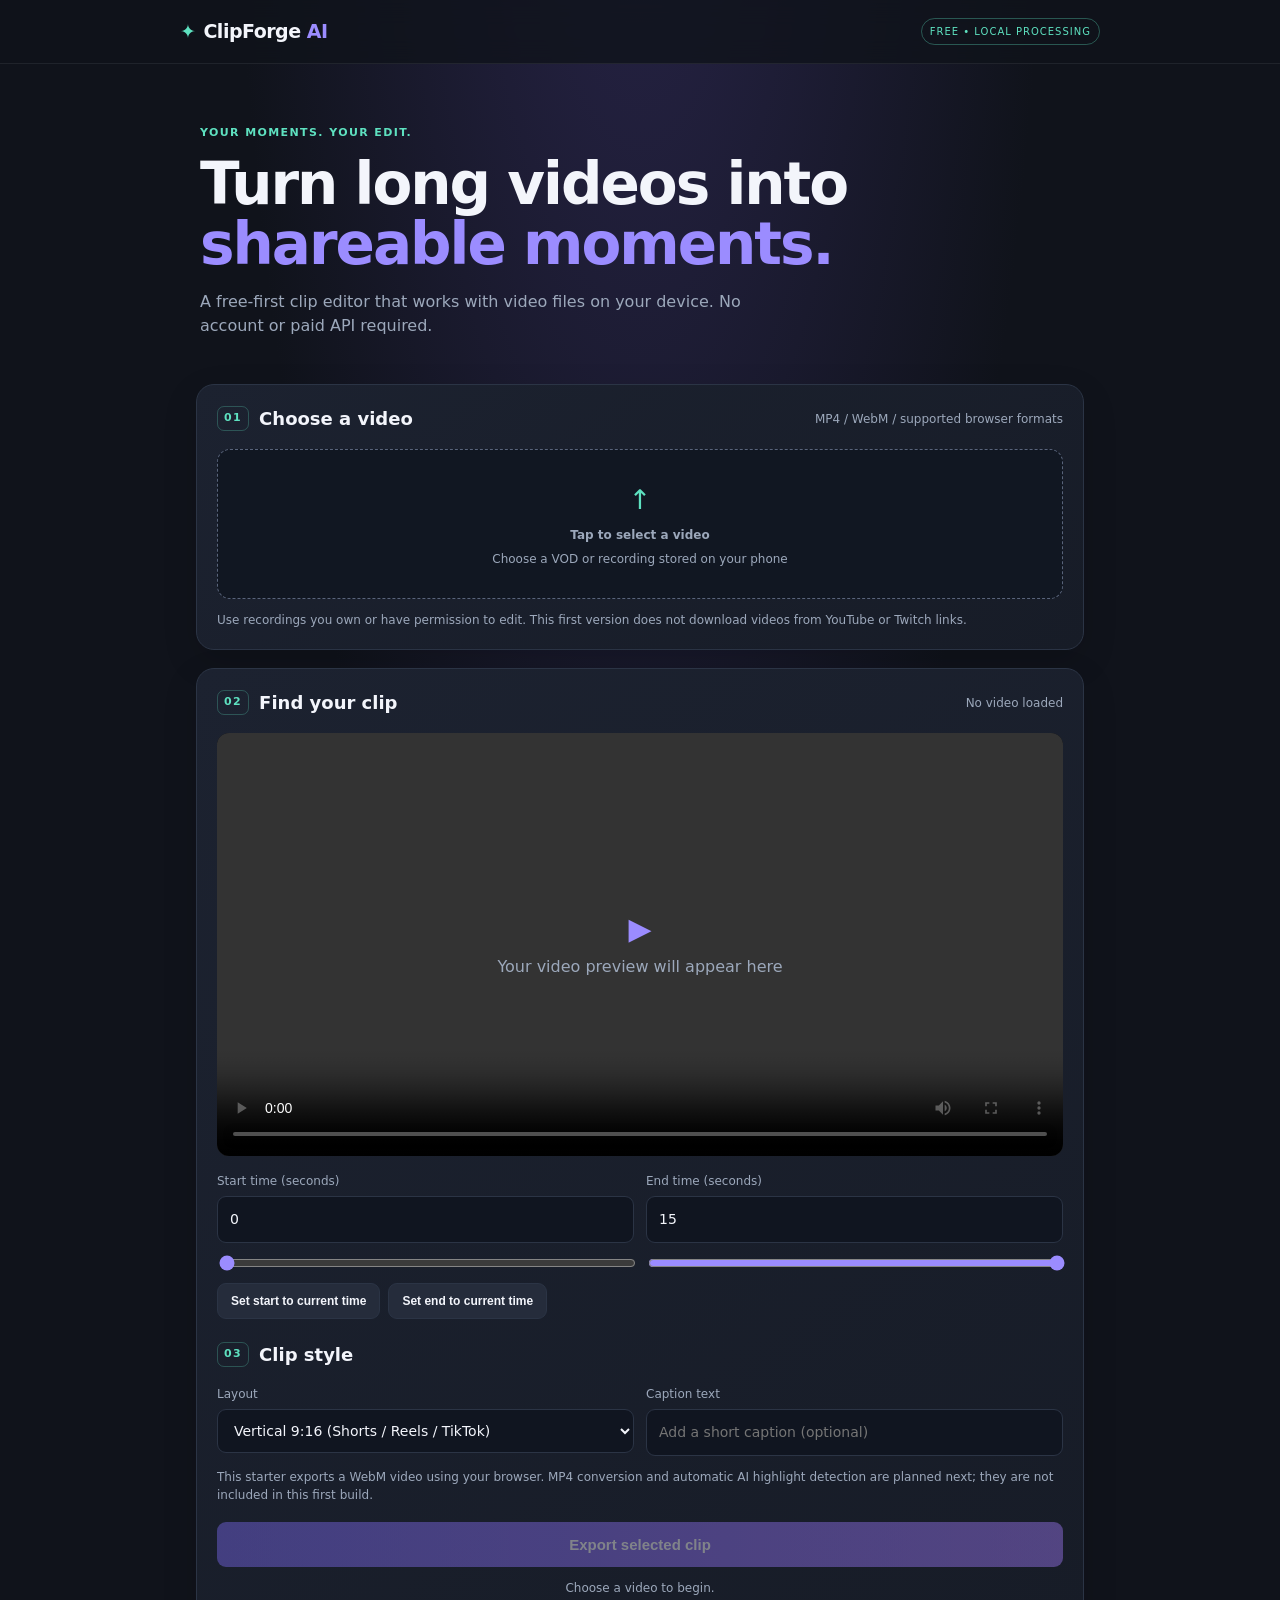
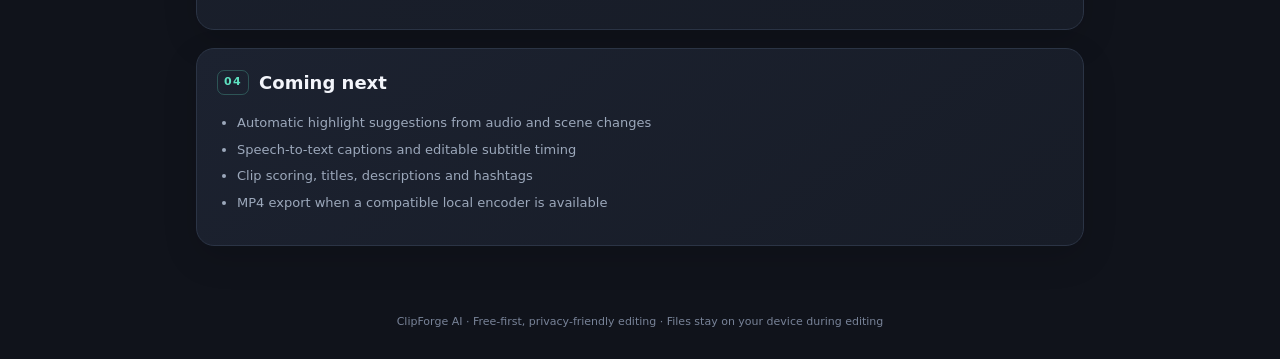
==== index.html @ a09b4324 "Add files via upload" ====
<!doctype html>
<html lang="en">
<head>
  <meta charset="utf-8">
  <meta name="viewport" content="width=device-width,initial-scale=1,viewport-fit=cover">
  <meta name="theme-color" content="#10131b">
  <title>ClipForge AI — Free VOD Clipper</title>
  <link rel="stylesheet" href="style.css">
</head>
<body>
  <header class="topbar">
    <div class="brand"><span class="logo">✦</span><span>ClipForge <b>AI</b></span></div>
    <span class="free-pill">FREE • LOCAL PROCESSING</span>
  </header>

  <main>
    <section class="hero">
      <p class="eyebrow">YOUR MOMENTS. YOUR EDIT.</p>
      <h1>Turn long videos into<br><span>shareable moments.</span></h1>
      <p class="sub">A free-first clip editor that works with video files on your device. No account or paid API required.</p>
    </section>

    <section class="panel">
      <div class="section-head"><div><span class="step">01</span><h2>Choose a video</h2></div><span class="muted">MP4 / WebM / supported browser formats</span></div>
      <label class="dropzone" for="videoFile" id="dropzone">
        <span class="upload-icon">↑</span>
        <strong>Tap to select a video</strong>
        <span class="muted">Choose a VOD or recording stored on your phone</span>
        <input id="videoFile" type="file" accept="video/*">
      </label>
      <p class="notice">Use recordings you own or have permission to edit. This first version does not download videos from YouTube or Twitch links.</p>
    </section>

    <section class="panel" id="editorPanel">
      <div class="section-head"><div><span class="step">02</span><h2>Find your clip</h2></div><span class="muted" id="videoMeta">No video loaded</span></div>
      <div class="preview-wrap">
        <video id="preview" controls playsinline></video>
        <div class="empty-preview" id="emptyPreview"><span>▶</span><p>Your video preview will appear here</p></div>
      </div>
      <div class="time-grid">
        <label>Start time (seconds)<input id="startTime" type="number" min="0" step="0.1" value="0"></label>
        <label>End time (seconds)<input id="endTime" type="number" min="0" step="0.1" value="15"></label>
      </div>
      <div class="range-row"><input id="startRange" type="range" min="0" max="15" step="0.1" value="0"><input id="endRange" type="range" min="0" max="15" step="0.1" value="15"></div>
      <div class="quick-actions">
        <button class="secondary" id="setStart">Set start to current time</button>
        <button class="secondary" id="setEnd">Set end to current time</button>
      </div>
      <div class="section-head subhead"><div><span class="step">03</span><h2>Clip style</h2></div></div>
      <div class="options-grid">
        <label>Layout<select id="layout"><option value="portrait">Vertical 9:16 (Shorts / Reels / TikTok)</option><option value="original">Keep original shape</option></select></label>
        <label>Caption text<input id="caption" type="text" maxlength="120" placeholder="Add a short caption (optional)"></label>
      </div>
      <p class="notice">This starter exports a WebM video using your browser. MP4 conversion and automatic AI highlight detection are planned next; they are not included in this first build.</p>
      <button class="primary" id="exportBtn" disabled>Export selected clip</button>
      <p id="status" class="status" aria-live="polite">Choose a video to begin.</p>
      <a id="downloadLink" class="download hidden" download="clipforge-clip.webm">Download your clip</a>
    </section>

    <section class="panel roadmap">
      <div class="section-head"><div><span class="step">04</span><h2>Coming next</h2></div></div>
      <ul>
        <li>Automatic highlight suggestions from audio and scene changes</li>
        <li>Speech-to-text captions and editable subtitle timing</li>
        <li>Clip scoring, titles, descriptions and hashtags</li>
        <li>MP4 export when a compatible local encoder is available</li>
      </ul>
    </section>
  </main>
  <footer>ClipForge AI · Free-first, privacy-friendly editing · Files stay on your device during editing</footer>
  <script src="app.js"></script>
</body>
</html>
---- style.css ----
*{box-sizing:border-box} :root{color-scheme:dark;--bg:#10131b;--panel:#191e2a;--line:#2b3445;--text:#f3f5fb;--muted:#9ca8bb;--accent:#9b8cff;--accent2:#5ee1c0}body{margin:0;background:radial-gradient(ellipse at 50% -15%,#282449 0,transparent 45%),var(--bg);color:var(--text);font:16px/1.5 system-ui,-apple-system,Segoe UI,sans-serif}.topbar{height:64px;padding:0 max(18px,calc((100% - 920px)/2));display:flex;align-items:center;justify-content:space-between;border-bottom:1px solid #ffffff12;background:#10131bcc;position:sticky;top:0;z-index:3;backdrop-filter:blur(12px)}.brand{font-size:19px;font-weight:750;letter-spacing:-.5px}.brand b{color:var(--accent)}.logo{color:var(--accent2);margin-right:8px}.free-pill{font-size:10px;letter-spacing:1px;color:var(--accent2);border:1px solid #5ee1c055;padding:5px 8px;border-radius:99px}main{max-width:920px;margin:auto;padding:28px 16px 50px}.hero{padding:22px 4px 30px}.eyebrow,.step{color:var(--accent2);font-size:11px;font-weight:800;letter-spacing:1.4px}.hero h1{font-size:clamp(34px,8vw,58px);line-height:1.04;letter-spacing:-2px;margin:12px 0}.hero h1 span{color:var(--accent)}.sub{color:var(--muted);max-width:560px}.panel{background:linear-gradient(145deg,#1c2230,#171c27);border:1px solid var(--line);border-radius:18px;padding:20px;margin:0 0 18px;box-shadow:0 12px 35px #0002}.section-head{display:flex;align-items:center;justify-content:space-between;gap:12px;margin-bottom:17px}.section-head>div{display:flex;align-items:center;gap:10px}.section-head h2{font-size:18px;margin:0}.step{border:1px solid #5ee1c044;border-radius:7px;padding:3px 6px}.muted{color:var(--muted);font-size:12px}.dropzone{min-height:150px;border:1.5px dashed #59647b;border-radius:13px;display:flex;align-items:center;justify-content:center;flex-direction:column;gap:6px;text-align:center;padding:18px;cursor:pointer;background:#111722}.dropzone:active{border-color:var(--accent)}.upload-icon{font-size:27px;color:var(--accent2)}input[type=file]{display:none}.notice{font-size:12px;color:var(--muted);margin:12px 0 0}.preview-wrap{position:relative;background:#090b10;border-radius:12px;overflow:hidden;min-height:180px;display:grid;place-items:center}video{width:100%;max-height:440px;display:block;background:#090b10}.empty-preview{position:absolute;text-align:center;color:var(--muted);pointer-events:none}.empty-preview span{font-size:30px;color:var(--accent)}.empty-preview p{margin:4px}.time-grid,.options-grid{display:grid;grid-template-columns:1fr 1fr;gap:12px;margin-top:16px}label{font-size:12px;color:var(--muted)}input[type=number],input[type=text],select{display:block;width:100%;margin-top:6px;padding:12px;border:1px solid var(--line);border-radius:9px;background:#101520;color:var(--text);font:inherit;font-size:14px;min-width:0}input[type=range]{width:100%;accent-color:var(--accent)}.range-row{display:grid;grid-template-columns:1fr 1fr;gap:12px;margin-top:10px}.quick-actions{display:flex;gap:8px;flex-wrap:wrap;margin:10px 0 22px}.secondary,.primary,.download{border:1px solid var(--line);border-radius:9px;padding:10px 13px;background:#252c3b;color:var(--text);font-weight:650;font-size:12px;cursor:pointer;text-decoration:none}.secondary:active,.primary:active{transform:scale(.98)}.subhead{margin-top:8px}.primary{width:100%;padding:14px;margin-top:18px;background:linear-gradient(90deg,#7666e8,#9a75ef);border:0;color:white;font-size:15px}.primary:disabled{opacity:.45;cursor:not-allowed}.status{font-size:12px;color:var(--muted);text-align:center}.download{display:block;text-align:center;background:#174c42;border-color:#267a69;color:#a5ffe8}.hidden{display:none!important}.roadmap ul{padding-left:20px;color:var(--muted);font-size:13px}.roadmap li{margin:7px 0}footer{text-align:center;color:#788398;font-size:11px;padding:0 18px 28px}@media(max-width:560px){.panel{padding:15px;border-radius:14px}.section-head{align-items:flex-start;flex-direction:column}.time-grid,.options-grid{grid-template-columns:1fr}.hero{padding-top:14px}.hero h1{letter-spacing:-1.4px}.free-pill{font-size:9px}.quick-actions button{flex:1}.preview-wrap{min-height:160px}}
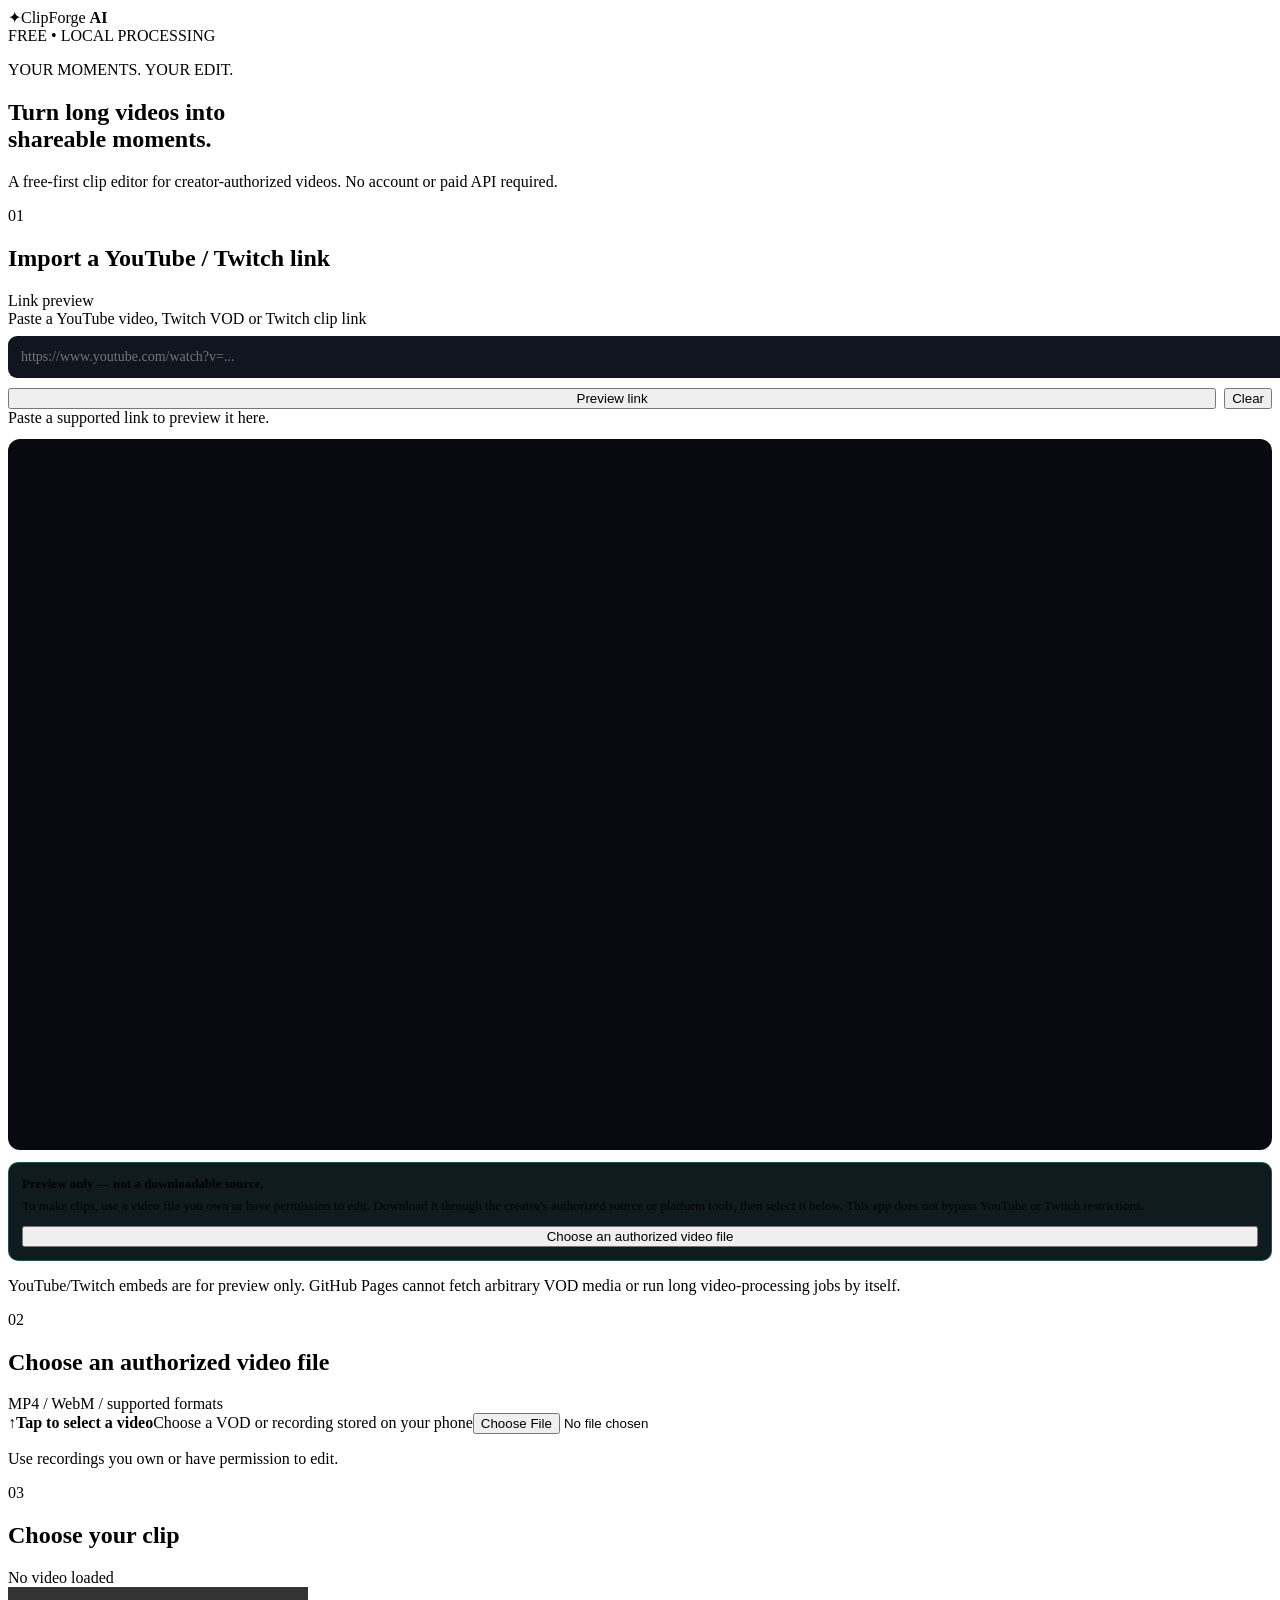
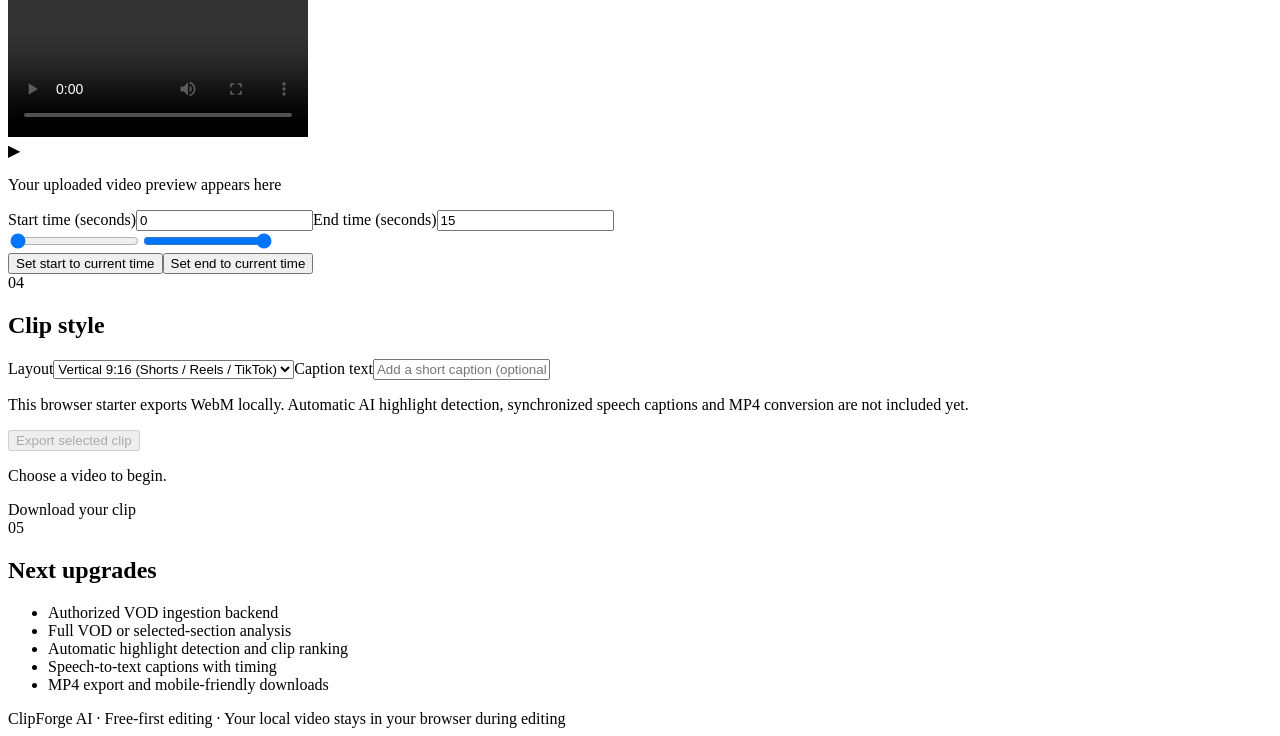
==== commit ea5f7e1e: "Add files via upload" ====
--- a/index.html
+++ b/index.html
@@ -1,73 +1,33 @@
 <!doctype html>
 <html lang="en">
 <head>
-  <meta charset="utf-8">
-  <meta name="viewport" content="width=device-width,initial-scale=1,viewport-fit=cover">
-  <meta name="theme-color" content="#10131b">
-  <title>ClipForge AI — Free VOD Clipper</title>
-  <link rel="stylesheet" href="style.css">
+  <meta charset="utf-8"><meta name="viewport" content="width=device-width,initial-scale=1,viewport-fit=cover"><meta name="theme-color" content="#10131b">
+  <title>ClipForge AI — Free VOD Clipper</title><link rel="stylesheet" href="style.css">
 </head>
 <body>
-  <header class="topbar">
-    <div class="brand"><span class="logo">✦</span><span>ClipForge <b>AI</b></span></div>
-    <span class="free-pill">FREE • LOCAL PROCESSING</span>
-  </header>
-
-  <main>
-    <section class="hero">
-      <p class="eyebrow">YOUR MOMENTS. YOUR EDIT.</p>
-      <h1>Turn long videos into<br><span>shareable moments.</span></h1>
-      <p class="sub">A free-first clip editor that works with video files on your device. No account or paid API required.</p>
-    </section>
-
-    <section class="panel">
-      <div class="section-head"><div><span class="step">01</span><h2>Choose a video</h2></div><span class="muted">MP4 / WebM / supported browser formats</span></div>
-      <label class="dropzone" for="videoFile" id="dropzone">
-        <span class="upload-icon">↑</span>
-        <strong>Tap to select a video</strong>
-        <span class="muted">Choose a VOD or recording stored on your phone</span>
-        <input id="videoFile" type="file" accept="video/*">
-      </label>
-      <p class="notice">Use recordings you own or have permission to edit. This first version does not download videos from YouTube or Twitch links.</p>
-    </section>
-
-    <section class="panel" id="editorPanel">
-      <div class="section-head"><div><span class="step">02</span><h2>Find your clip</h2></div><span class="muted" id="videoMeta">No video loaded</span></div>
-      <div class="preview-wrap">
-        <video id="preview" controls playsinline></video>
-        <div class="empty-preview" id="emptyPreview"><span>▶</span><p>Your video preview will appear here</p></div>
-      </div>
-      <div class="time-grid">
-        <label>Start time (seconds)<input id="startTime" type="number" min="0" step="0.1" value="0"></label>
-        <label>End time (seconds)<input id="endTime" type="number" min="0" step="0.1" value="15"></label>
-      </div>
-      <div class="range-row"><input id="startRange" type="range" min="0" max="15" step="0.1" value="0"><input id="endRange" type="range" min="0" max="15" step="0.1" value="15"></div>
-      <div class="quick-actions">
-        <button class="secondary" id="setStart">Set start to current time</button>
-        <button class="secondary" id="setEnd">Set end to current time</button>
-      </div>
-      <div class="section-head subhead"><div><span class="step">03</span><h2>Clip style</h2></div></div>
-      <div class="options-grid">
-        <label>Layout<select id="layout"><option value="portrait">Vertical 9:16 (Shorts / Reels / TikTok)</option><option value="original">Keep original shape</option></select></label>
-        <label>Caption text<input id="caption" type="text" maxlength="120" placeholder="Add a short caption (optional)"></label>
-      </div>
-      <p class="notice">This starter exports a WebM video using your browser. MP4 conversion and automatic AI highlight detection are planned next; they are not included in this first build.</p>
-      <button class="primary" id="exportBtn" disabled>Export selected clip</button>
-      <p id="status" class="status" aria-live="polite">Choose a video to begin.</p>
-      <a id="downloadLink" class="download hidden" download="clipforge-clip.webm">Download your clip</a>
-    </section>
-
-    <section class="panel roadmap">
-      <div class="section-head"><div><span class="step">04</span><h2>Coming next</h2></div></div>
-      <ul>
-        <li>Automatic highlight suggestions from audio and scene changes</li>
-        <li>Speech-to-text captions and editable subtitle timing</li>
-        <li>Clip scoring, titles, descriptions and hashtags</li>
-        <li>MP4 export when a compatible local encoder is available</li>
-      </ul>
-    </section>
-  </main>
-  <footer>ClipForge AI · Free-first, privacy-friendly editing · Files stay on your device during editing</footer>
-  <script src="app.js"></script>
-</body>
-</html>
+<header class="topbar"><div class="brand"><span class="logo">✦</span><span>ClipForge <b>AI</b></span></div><span class="free-pill">FREE • LOCAL PROCESSING</span></header>
+<main>
+<section class="hero"><p class="eyebrow">YOUR MOMENTS. YOUR EDIT.</p><h1>Turn long videos into<br><span>shareable moments.</span></h1><p class="sub">A free-first clip editor for creator-authorized videos. No account or paid API required.</p></section>
+<section class="panel" id="linkImportPanel">
+ <div class="section-head"><div><span class="step">01</span><h2>Import a YouTube / Twitch link</h2></div><span class="muted">Link preview</span></div>
+ <label for="videoUrl">Paste a YouTube video, Twitch VOD or Twitch clip link</label>
+ <input id="videoUrl" type="url" inputmode="url" placeholder="https://www.youtube.com/watch?v=...">
+ <div class="import-actions"><button class="primary" id="previewLinkBtn" type="button">Preview link</button><button class="secondary" id="clearLinkBtn" type="button">Clear</button></div>
+ <div id="linkStatus" class="status" aria-live="polite">Paste a supported link to preview it here.</div>
+ <div id="embedWrap" class="embed-wrap hidden"><iframe id="videoEmbed" title="Video preview" allow="autoplay; encrypted-media; picture-in-picture; fullscreen" allowfullscreen referrerpolicy="strict-origin-when-cross-origin"></iframe></div>
+ <div id="linkNextStep" class="link-next hidden"><strong>Preview only — not a downloadable source.</strong><p>To make clips, use a video file you own or have permission to edit. Download it through the creator's authorized source or platform tools, then select it below. This app does not bypass YouTube or Twitch restrictions.</p><button class="secondary" id="goToUploadBtn" type="button">Choose an authorized video file</button></div>
+ <p class="notice">YouTube/Twitch embeds are for preview only. GitHub Pages cannot fetch arbitrary VOD media or run long video-processing jobs by itself.</p>
+</section>
+<section class="panel"><div class="section-head"><div><span class="step">02</span><h2>Choose an authorized video file</h2></div><span class="muted">MP4 / WebM / supported formats</span></div>
+<label class="dropzone" for="videoFile" id="dropzone"><span class="upload-icon">↑</span><strong>Tap to select a video</strong><span class="muted">Choose a VOD or recording stored on your phone</span><input id="videoFile" type="file" accept="video/*"></label><p class="notice">Use recordings you own or have permission to edit.</p></section>
+<section class="panel" id="editorPanel"><div class="section-head"><div><span class="step">03</span><h2>Choose your clip</h2></div><span class="muted" id="videoMeta">No video loaded</span></div>
+<div class="preview-wrap"><video id="preview" controls playsinline></video><div class="empty-preview" id="emptyPreview"><span>▶</span><p>Your uploaded video preview appears here</p></div></div>
+<div class="time-grid"><label>Start time (seconds)<input id="startTime" type="number" min="0" step="0.1" value="0"></label><label>End time (seconds)<input id="endTime" type="number" min="0" step="0.1" value="15"></label></div>
+<div class="range-row"><input id="startRange" type="range" min="0" max="15" step="0.1" value="0"><input id="endRange" type="range" min="0" max="15" step="0.1" value="15"></div>
+<div class="quick-actions"><button class="secondary" id="setStart">Set start to current time</button><button class="secondary" id="setEnd">Set end to current time</button></div>
+<div class="section-head subhead"><div><span class="step">04</span><h2>Clip style</h2></div></div><div class="options-grid"><label>Layout<select id="layout"><option value="portrait">Vertical 9:16 (Shorts / Reels / TikTok)</option><option value="original">Keep original shape</option></select></label><label>Caption text<input id="caption" type="text" maxlength="120" placeholder="Add a short caption (optional)"></label></div>
+<p class="notice">This browser starter exports WebM locally. Automatic AI highlight detection, synchronized speech captions and MP4 conversion are not included yet.</p><button class="primary" id="exportBtn" disabled>Export selected clip</button><p id="status" class="status" aria-live="polite">Choose a video to begin.</p><a id="downloadLink" class="download hidden" download="clipforge-clip.webm">Download your clip</a></section>
+<section class="panel roadmap"><div class="section-head"><div><span class="step">05</span><h2>Next upgrades</h2></div></div><ul><li>Authorized VOD ingestion backend</li><li>Full VOD or selected-section analysis</li><li>Automatic highlight detection and clip ranking</li><li>Speech-to-text captions with timing</li><li>MP4 export and mobile-friendly downloads</li></ul></section>
+</main><footer>ClipForge AI · Free-first editing · Your local video stays in your browser during editing</footer>
+<script src="link-import.js"></script><script src="app.js"></script>
+</body></html>
--- a/style.css
+++ b/style.css
@@ -1 +1 @@
-*{box-sizing:border-box} :root{color-scheme:dark;--bg:#10131b;--panel:#191e2a;--line:#2b3445;--text:#f3f5fb;--muted:#9ca8bb;--accent:#9b8cff;--accent2:#5ee1c0}body{margin:0;background:radial-gradient(ellipse at 50% -15%,#282449 0,transparent 45%),var(--bg);color:var(--text);font:16px/1.5 system-ui,-apple-system,Segoe UI,sans-serif}.topbar{height:64px;padding:0 max(18px,calc((100% - 920px)/2));display:flex;align-items:center;justify-content:space-between;border-bottom:1px solid #ffffff12;background:#10131bcc;position:sticky;top:0;z-index:3;backdrop-filter:blur(12px)}.brand{font-size:19px;font-weight:750;letter-spacing:-.5px}.brand b{color:var(--accent)}.logo{color:var(--accent2);margin-right:8px}.free-pill{font-size:10px;letter-spacing:1px;color:var(--accent2);border:1px solid #5ee1c055;padding:5px 8px;border-radius:99px}main{max-width:920px;margin:auto;padding:28px 16px 50px}.hero{padding:22px 4px 30px}.eyebrow,.step{color:var(--accent2);font-size:11px;font-weight:800;letter-spacing:1.4px}.hero h1{font-size:clamp(34px,8vw,58px);line-height:1.04;letter-spacing:-2px;margin:12px 0}.hero h1 span{color:var(--accent)}.sub{color:var(--muted);max-width:560px}.panel{background:linear-gradient(145deg,#1c2230,#171c27);border:1px solid var(--line);border-radius:18px;padding:20px;margin:0 0 18px;box-shadow:0 12px 35px #0002}.section-head{display:flex;align-items:center;justify-content:space-between;gap:12px;margin-bottom:17px}.section-head>div{display:flex;align-items:center;gap:10px}.section-head h2{font-size:18px;margin:0}.step{border:1px solid #5ee1c044;border-radius:7px;padding:3px 6px}.muted{color:var(--muted);font-size:12px}.dropzone{min-height:150px;border:1.5px dashed #59647b;border-radius:13px;display:flex;align-items:center;justify-content:center;flex-direction:column;gap:6px;text-align:center;padding:18px;cursor:pointer;background:#111722}.dropzone:active{border-color:var(--accent)}.upload-icon{font-size:27px;color:var(--accent2)}input[type=file]{display:none}.notice{font-size:12px;color:var(--muted);margin:12px 0 0}.preview-wrap{position:relative;background:#090b10;border-radius:12px;overflow:hidden;min-height:180px;display:grid;place-items:center}video{width:100%;max-height:440px;display:block;background:#090b10}.empty-preview{position:absolute;text-align:center;color:var(--muted);pointer-events:none}.empty-preview span{font-size:30px;color:var(--accent)}.empty-preview p{margin:4px}.time-grid,.options-grid{display:grid;grid-template-columns:1fr 1fr;gap:12px;margin-top:16px}label{font-size:12px;color:var(--muted)}input[type=number],input[type=text],select{display:block;width:100%;margin-top:6px;padding:12px;border:1px solid var(--line);border-radius:9px;background:#101520;color:var(--text);font:inherit;font-size:14px;min-width:0}input[type=range]{width:100%;accent-color:var(--accent)}.range-row{display:grid;grid-template-columns:1fr 1fr;gap:12px;margin-top:10px}.quick-actions{display:flex;gap:8px;flex-wrap:wrap;margin:10px 0 22px}.secondary,.primary,.download{border:1px solid var(--line);border-radius:9px;padding:10px 13px;background:#252c3b;color:var(--text);font-weight:650;font-size:12px;cursor:pointer;text-decoration:none}.secondary:active,.primary:active{transform:scale(.98)}.subhead{margin-top:8px}.primary{width:100%;padding:14px;margin-top:18px;background:linear-gradient(90deg,#7666e8,#9a75ef);border:0;color:white;font-size:15px}.primary:disabled{opacity:.45;cursor:not-allowed}.status{font-size:12px;color:var(--muted);text-align:center}.download{display:block;text-align:center;background:#174c42;border-color:#267a69;color:#a5ffe8}.hidden{display:none!important}.roadmap ul{padding-left:20px;color:var(--muted);font-size:13px}.roadmap li{margin:7px 0}footer{text-align:center;color:#788398;font-size:11px;padding:0 18px 28px}@media(max-width:560px){.panel{padding:15px;border-radius:14px}.section-head{align-items:flex-start;flex-direction:column}.time-grid,.options-grid{grid-template-columns:1fr}.hero{padding-top:14px}.hero h1{letter-spacing:-1.4px}.free-pill{font-size:9px}.quick-actions button{flex:1}.preview-wrap{min-height:160px}}
+#videoUrl{display:block;width:100%;margin-top:8px;padding:13px;border:1px solid var(--line);border-radius:9px;background:#101520;color:var(--text);font:inherit;font-size:14px}.import-actions{display:flex;gap:8px;margin-top:10px}.import-actions .primary{width:auto;flex:1;margin:0}.embed-wrap{position:relative;width:100%;aspect-ratio:16/9;margin-top:12px;background:#080a10;border-radius:12px;overflow:hidden}.embed-wrap iframe{width:100%;height:100%;border:0}.link-next{margin-top:12px;padding:13px;border:1px solid #5ee1c044;border-radius:10px;background:#101b20;font-size:13px}.link-next p{color:var(--muted);margin:6px 0 12px}.link-next .secondary{width:100%}
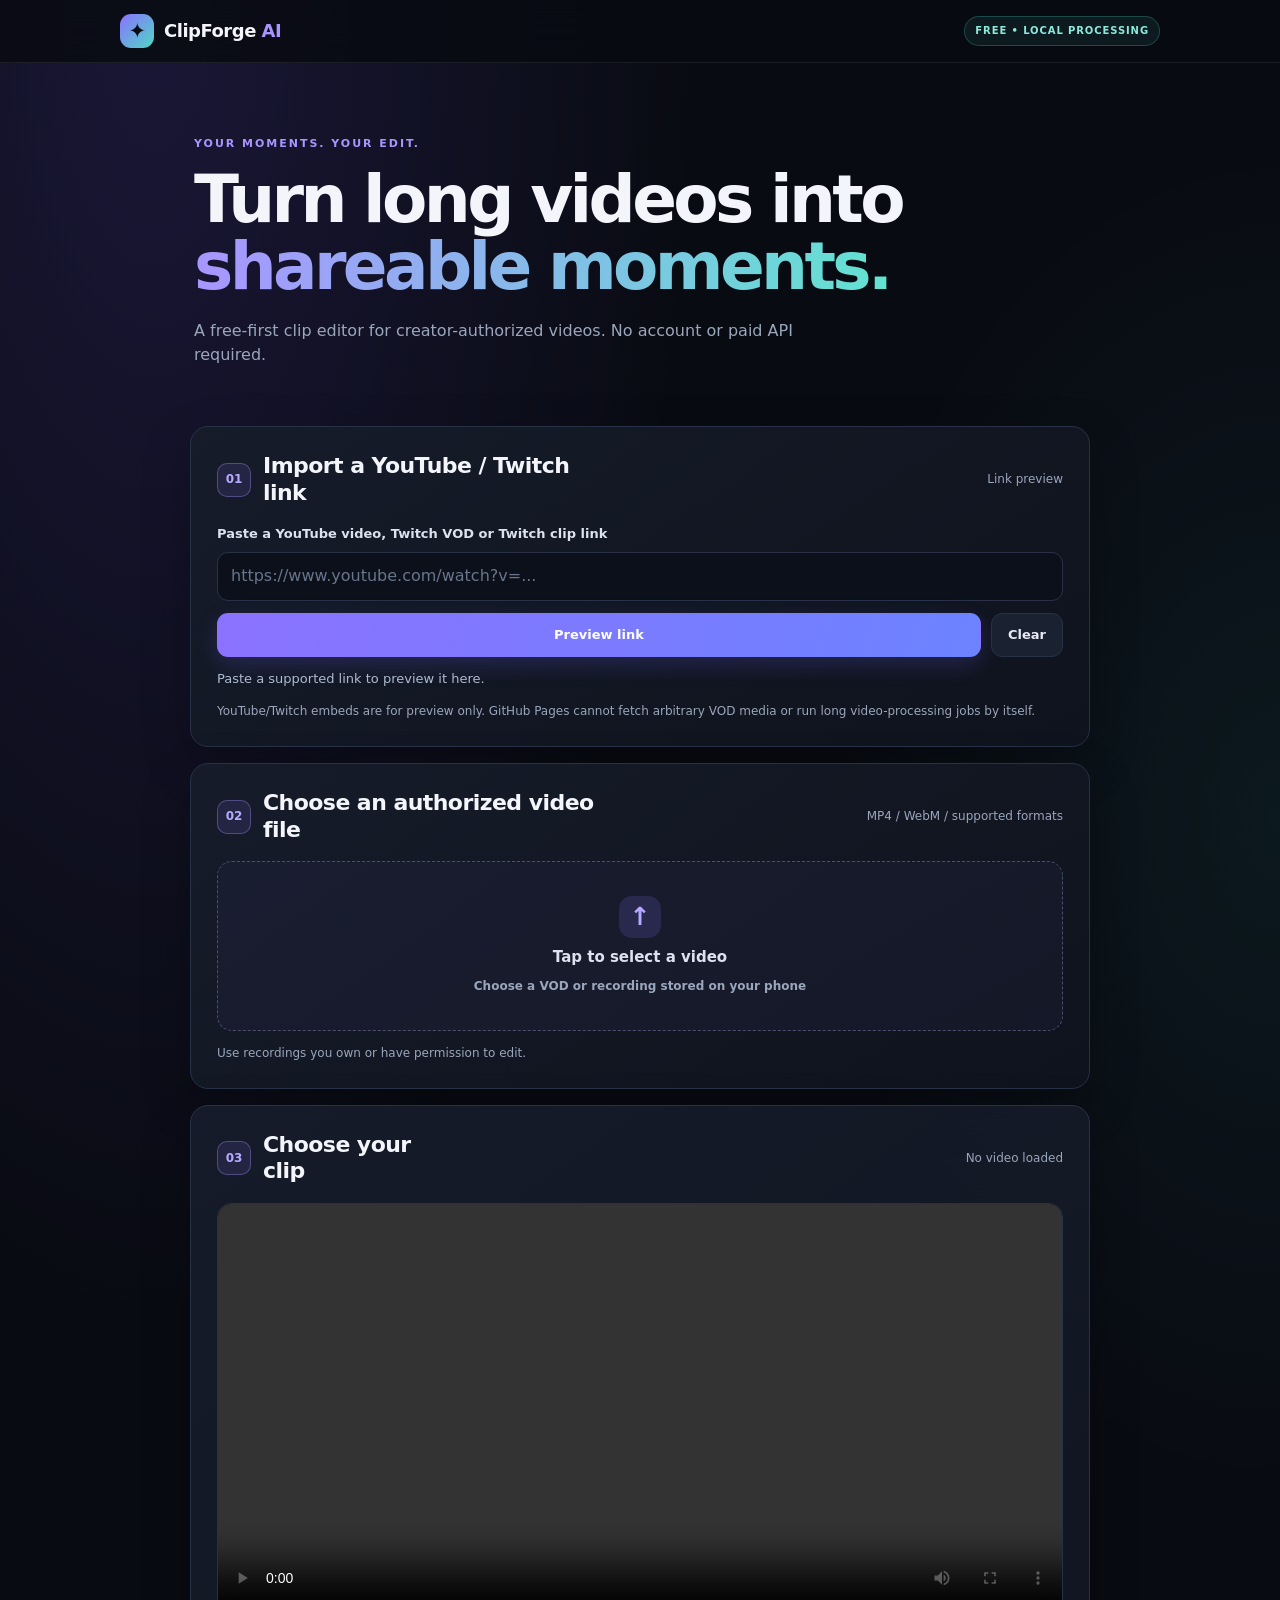
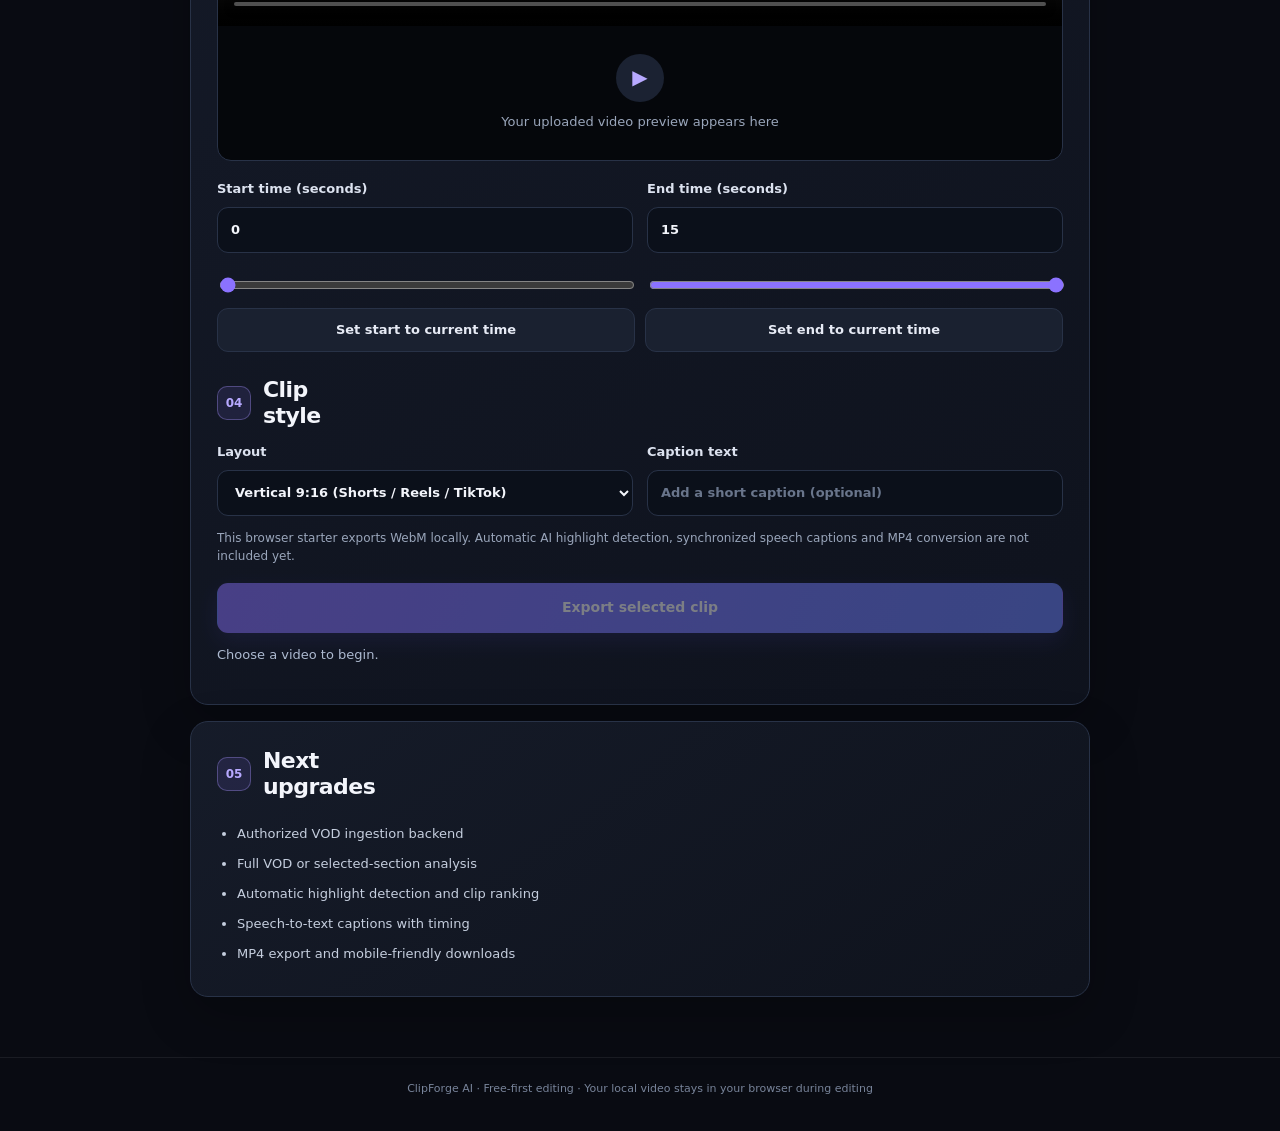
==== commit 70f11f3e: "Add files via upload" ====
--- a/index.html
+++ b/index.html
@@ -2,7 +2,7 @@
 <html lang="en">
 <head>
   <meta charset="utf-8"><meta name="viewport" content="width=device-width,initial-scale=1,viewport-fit=cover"><meta name="theme-color" content="#10131b">
-  <title>ClipForge AI — Free VOD Clipper</title><link rel="stylesheet" href="style.css">
+  <title>ClipForge AI — Free VOD Clipper</title><link rel="stylesheet" href="style.css?v=2">
 </head>
 <body>
 <header class="topbar"><div class="brand"><span class="logo">✦</span><span>ClipForge <b>AI</b></span></div><span class="free-pill">FREE • LOCAL PROCESSING</span></header>
--- a/style.css
+++ b/style.css
@@ -1 +1,115 @@
-#videoUrl{display:block;width:100%;margin-top:8px;padding:13px;border:1px solid var(--line);border-radius:9px;background:#101520;color:var(--text);font:inherit;font-size:14px}.import-actions{display:flex;gap:8px;margin-top:10px}.import-actions .primary{width:auto;flex:1;margin:0}.embed-wrap{position:relative;width:100%;aspect-ratio:16/9;margin-top:12px;background:#080a10;border-radius:12px;overflow:hidden}.embed-wrap iframe{width:100%;height:100%;border:0}.link-next{margin-top:12px;padding:13px;border:1px solid #5ee1c044;border-radius:10px;background:#101b20;font-size:13px}.link-next p{color:var(--muted);margin:6px 0 12px}.link-next .secondary{width:100%}
+/* ClipForge AI — responsive dark creator interface */
+:root{
+  color-scheme:dark;
+  --bg:#090b12;
+  --surface:#111521;
+  --surface-2:#171d2b;
+  --line:#283247;
+  --text:#f3f5fb;
+  --muted:#9aa6bb;
+  --accent:#8b72ff;
+  --accent-2:#4ed8c5;
+  --danger:#ff7c91;
+  --shadow:0 18px 50px rgba(0,0,0,.24);
+}
+*{box-sizing:border-box}
+html{scroll-behavior:smooth;background:var(--bg)}
+body{
+  margin:0;min-width:320px;background:
+  radial-gradient(ellipse at 12% 0%,rgba(102,76,220,.18),transparent 34rem),
+  radial-gradient(ellipse at 100% 30%,rgba(42,185,172,.08),transparent 28rem),
+  var(--bg);
+  color:var(--text);font:16px/1.55 Inter,ui-sans-serif,system-ui,-apple-system,BlinkMacSystemFont,"Segoe UI",sans-serif;
+}
+button,input,select{font:inherit}
+button{cursor:pointer}
+.topbar{
+  position:sticky;top:0;z-index:10;display:flex;align-items:center;justify-content:space-between;
+  gap:14px;padding:14px max(18px,calc((100% - 1040px)/2));
+  border-bottom:1px solid rgba(255,255,255,.08);background:rgba(9,11,18,.86);
+  backdrop-filter:blur(16px);
+}
+.brand{display:flex;align-items:center;gap:10px;font-size:18px;font-weight:800;letter-spacing:-.5px}
+.brand b{color:#a895ff}
+.logo{display:grid;place-items:center;width:34px;height:34px;border-radius:11px;background:linear-gradient(135deg,#8b72ff,#4ed8c5);color:#090b12;font-size:21px}
+.free-pill{padding:6px 10px;border:1px solid rgba(78,216,197,.25);border-radius:999px;background:rgba(78,216,197,.08);color:#8ce9dc;font-size:10px;font-weight:800;letter-spacing:.09em;white-space:nowrap}
+main{width:min(100% - 32px,900px);margin:0 auto 60px}
+.hero{padding:54px 4px 30px}
+.eyebrow{margin:0 0 14px;color:#a895ff;font-size:11px;font-weight:850;letter-spacing:.18em}
+h1{max-width:760px;margin:0;font-size:clamp(38px,8vw,66px);line-height:1.02;letter-spacing:-.055em;font-weight:850}
+h1 span{background:linear-gradient(90deg,#a895ff,#62e3d1);background-clip:text;-webkit-background-clip:text;color:transparent}
+.sub{max-width:620px;margin:18px 0 0;color:var(--muted);font-size:16px}
+.panel{margin:16px 0;padding:22px;border:1px solid var(--line);border-radius:18px;background:linear-gradient(145deg,rgba(22,28,42,.96),rgba(15,19,29,.96));box-shadow:var(--shadow)}
+.section-head{display:flex;align-items:center;justify-content:space-between;gap:14px;margin-bottom:18px}
+.section-head>div{display:flex;align-items:center;gap:12px;min-width:0}
+.step{display:grid;place-items:center;flex:0 0 34px;height:34px;border:1px solid rgba(168,149,255,.35);border-radius:10px;background:rgba(139,114,255,.12);color:#b7a9ff;font-size:12px;font-weight:850}
+h2{margin:0;font-size:clamp(18px,4vw,22px);line-height:1.2;letter-spacing:-.025em}
+.muted,.notice{color:var(--muted)}
+.muted{font-size:12px}
+label{display:block;color:#dce2ef;font-size:13px;font-weight:650}
+input,select{
+  width:100%;min-height:46px;margin-top:8px;padding:11px 13px;border:1px solid var(--line);
+  border-radius:11px;background:#0b101a;color:var(--text);outline:none;
+}
+input::placeholder{color:#69758b}
+input:focus,select:focus{border-color:var(--accent);box-shadow:0 0 0 3px rgba(139,114,255,.16)}
+input[type=range]{min-height:0;padding:0;accent-color:var(--accent)}
+input[type=file]{position:absolute;width:1px;height:1px;opacity:0;pointer-events:none}
+button,.download{
+  display:inline-flex;align-items:center;justify-content:center;min-height:44px;padding:10px 16px;
+  border:1px solid transparent;border-radius:11px;font-size:13px;font-weight:800;text-decoration:none;
+  transition:transform .15s ease,filter .15s ease,border-color .15s ease;
+}
+button:active{transform:scale(.98)}
+button:disabled{opacity:.45;cursor:not-allowed}
+.primary{background:linear-gradient(110deg,#8b72ff,#6c83ff);color:white;box-shadow:0 8px 22px rgba(111,101,255,.2)}
+.secondary{border-color:var(--line);background:#1a2130;color:#e7ebf5}
+button:hover,.download:hover{filter:brightness(1.1)}
+.import-actions{display:flex;gap:10px;margin-top:12px}
+.import-actions .primary{flex:1}
+.status{margin-top:12px;color:#aebbd0;font-size:13px}
+.embed-wrap{position:relative;width:100%;aspect-ratio:16/9;margin-top:16px;overflow:hidden;border:1px solid var(--line);border-radius:14px;background:#05070b}
+.embed-wrap iframe{width:100%;height:100%;border:0}
+.hidden{display:none!important}
+.link-next{margin-top:14px;padding:15px;border:1px solid rgba(78,216,197,.24);border-radius:13px;background:rgba(78,216,197,.06);font-size:13px}
+.link-next strong{color:#8ce9dc}
+.link-next p{margin:6px 0 12px;color:var(--muted)}
+.notice{margin:13px 0 0;font-size:12px;line-height:1.5}
+.dropzone{display:flex;flex-direction:column;align-items:center;justify-content:center;gap:8px;min-height:170px;padding:24px;border:1.5px dashed #46516c;border-radius:15px;background:rgba(139,114,255,.045);text-align:center;cursor:pointer}
+.dropzone:active{border-color:var(--accent);background:rgba(139,114,255,.1)}
+.upload-icon{display:grid;place-items:center;width:42px;height:42px;border-radius:13px;background:rgba(139,114,255,.16);color:#b7a9ff;font-size:25px}
+.dropzone strong{font-size:15px}
+.preview-wrap{position:relative;display:grid;place-items:center;min-height:210px;overflow:hidden;border:1px solid var(--line);border-radius:14px;background:#05070b}
+.preview-wrap video{display:block;width:100%;max-height:440px;background:#05070b}
+.empty-preview{padding:28px;text-align:center;color:var(--muted)}
+.empty-preview span{display:grid;place-items:center;width:48px;height:48px;margin:auto;border-radius:50%;background:#1b2232;color:#b7a9ff;font-size:20px}
+.empty-preview p{margin:10px 0 0;font-size:13px}
+.time-grid,.options-grid{display:grid;grid-template-columns:repeat(2,minmax(0,1fr));gap:14px;margin-top:18px}
+.range-row{display:grid;grid-template-columns:1fr 1fr;gap:14px;margin-top:15px}
+.quick-actions{display:flex;gap:10px;margin-top:12px}
+.quick-actions button{flex:1}
+.subhead{margin:25px 0 12px}
+.options-grid{margin-top:0}
+#exportBtn{width:100%;margin-top:18px;min-height:50px;font-size:14px}
+.download{width:100%;margin-top:12px;background:rgba(78,216,197,.12);border-color:rgba(78,216,197,.3);color:#8ce9dc}
+.roadmap ul{margin:0;padding-left:20px;color:#c5cede;font-size:13px}
+.roadmap li{padding:5px 0}
+footer{padding:22px 16px 34px;border-top:1px solid rgba(255,255,255,.07);color:#78849a;text-align:center;font-size:11px}
+@media(min-width:760px){
+  .hero{padding-top:72px;padding-bottom:42px}
+  .panel{padding:26px}
+}
+@media(max-width:560px){
+  main{width:min(100% - 22px,900px)}
+  .topbar{padding:11px}
+  .brand{font-size:16px}
+  .free-pill{font-size:9px;padding:5px 8px}
+  .hero{padding:38px 2px 22px}
+  .sub{font-size:14px}
+  .panel{padding:16px;margin:12px 0;border-radius:15px}
+  .section-head{align-items:flex-start}
+  .section-head>.muted{max-width:95px;text-align:right}
+  .time-grid,.options-grid{grid-template-columns:1fr;gap:12px}
+  .quick-actions{flex-direction:column}
+  .preview-wrap{min-height:170px}
+}
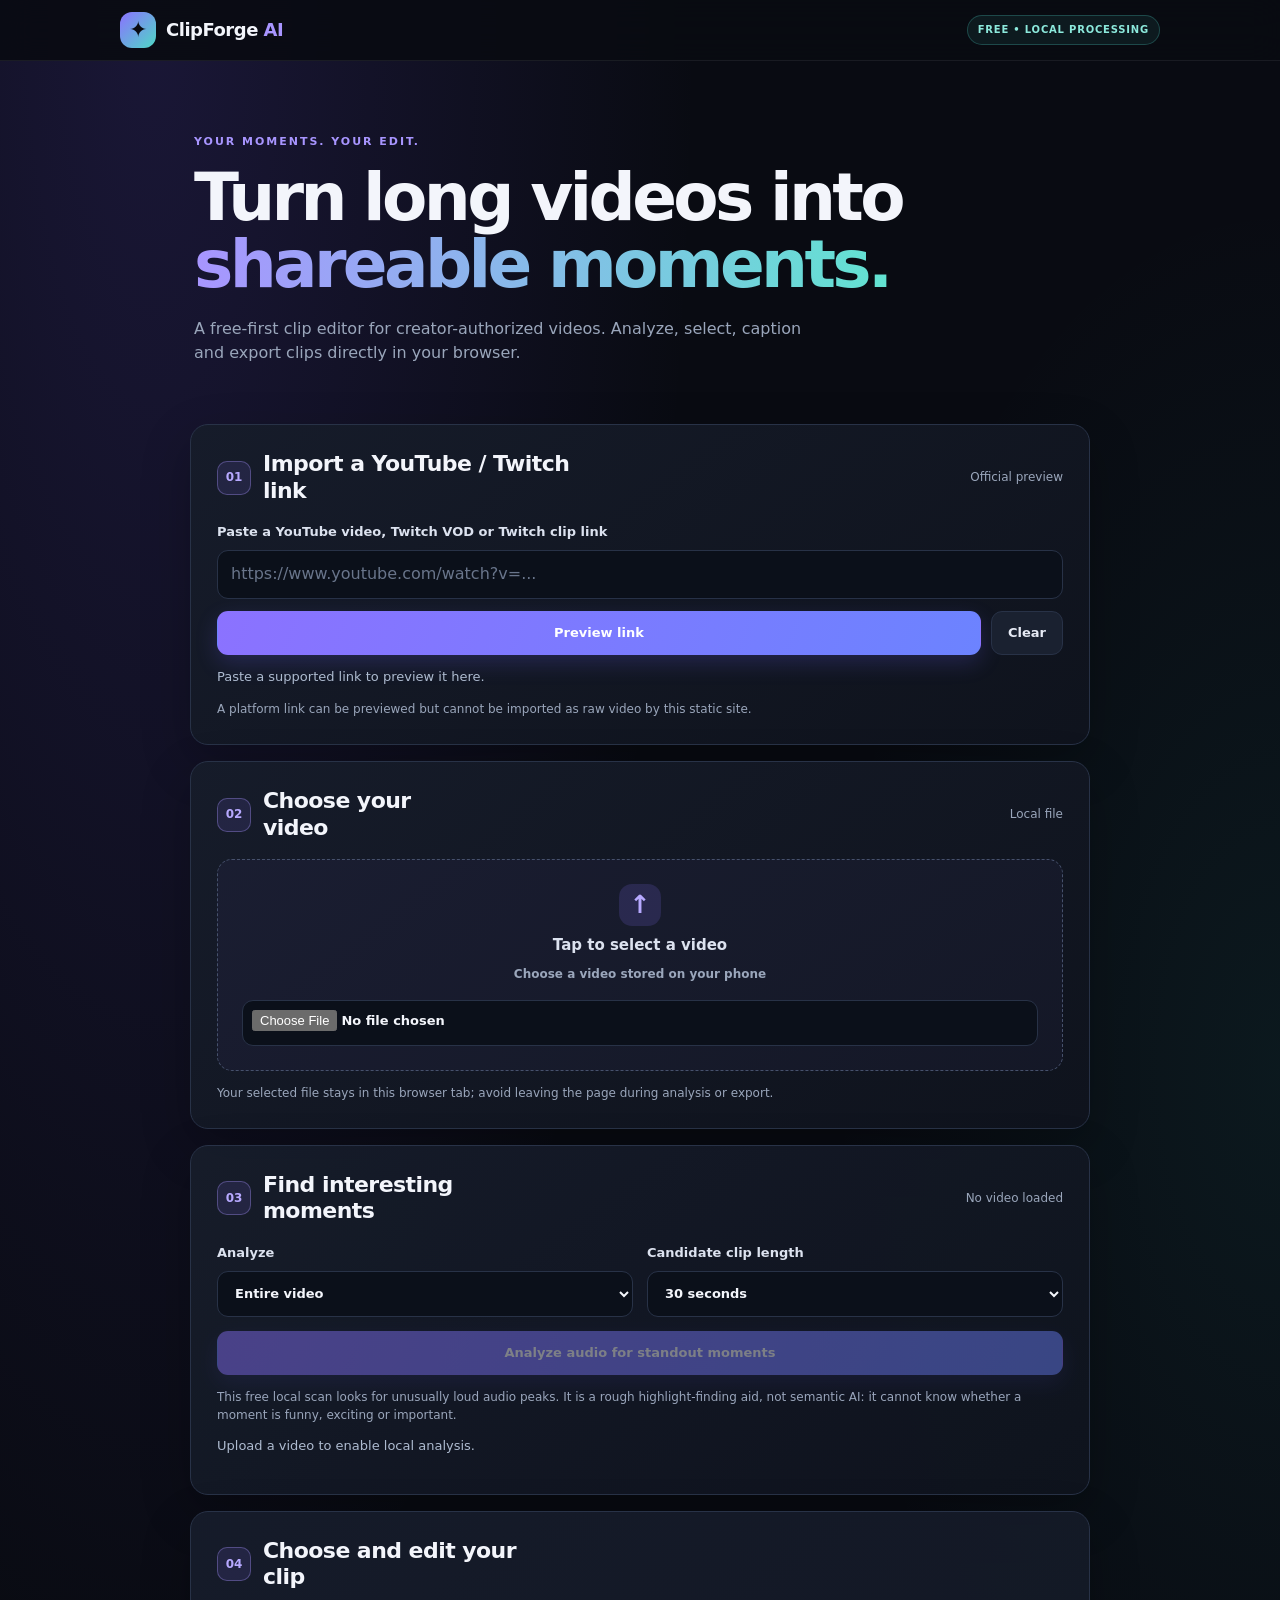
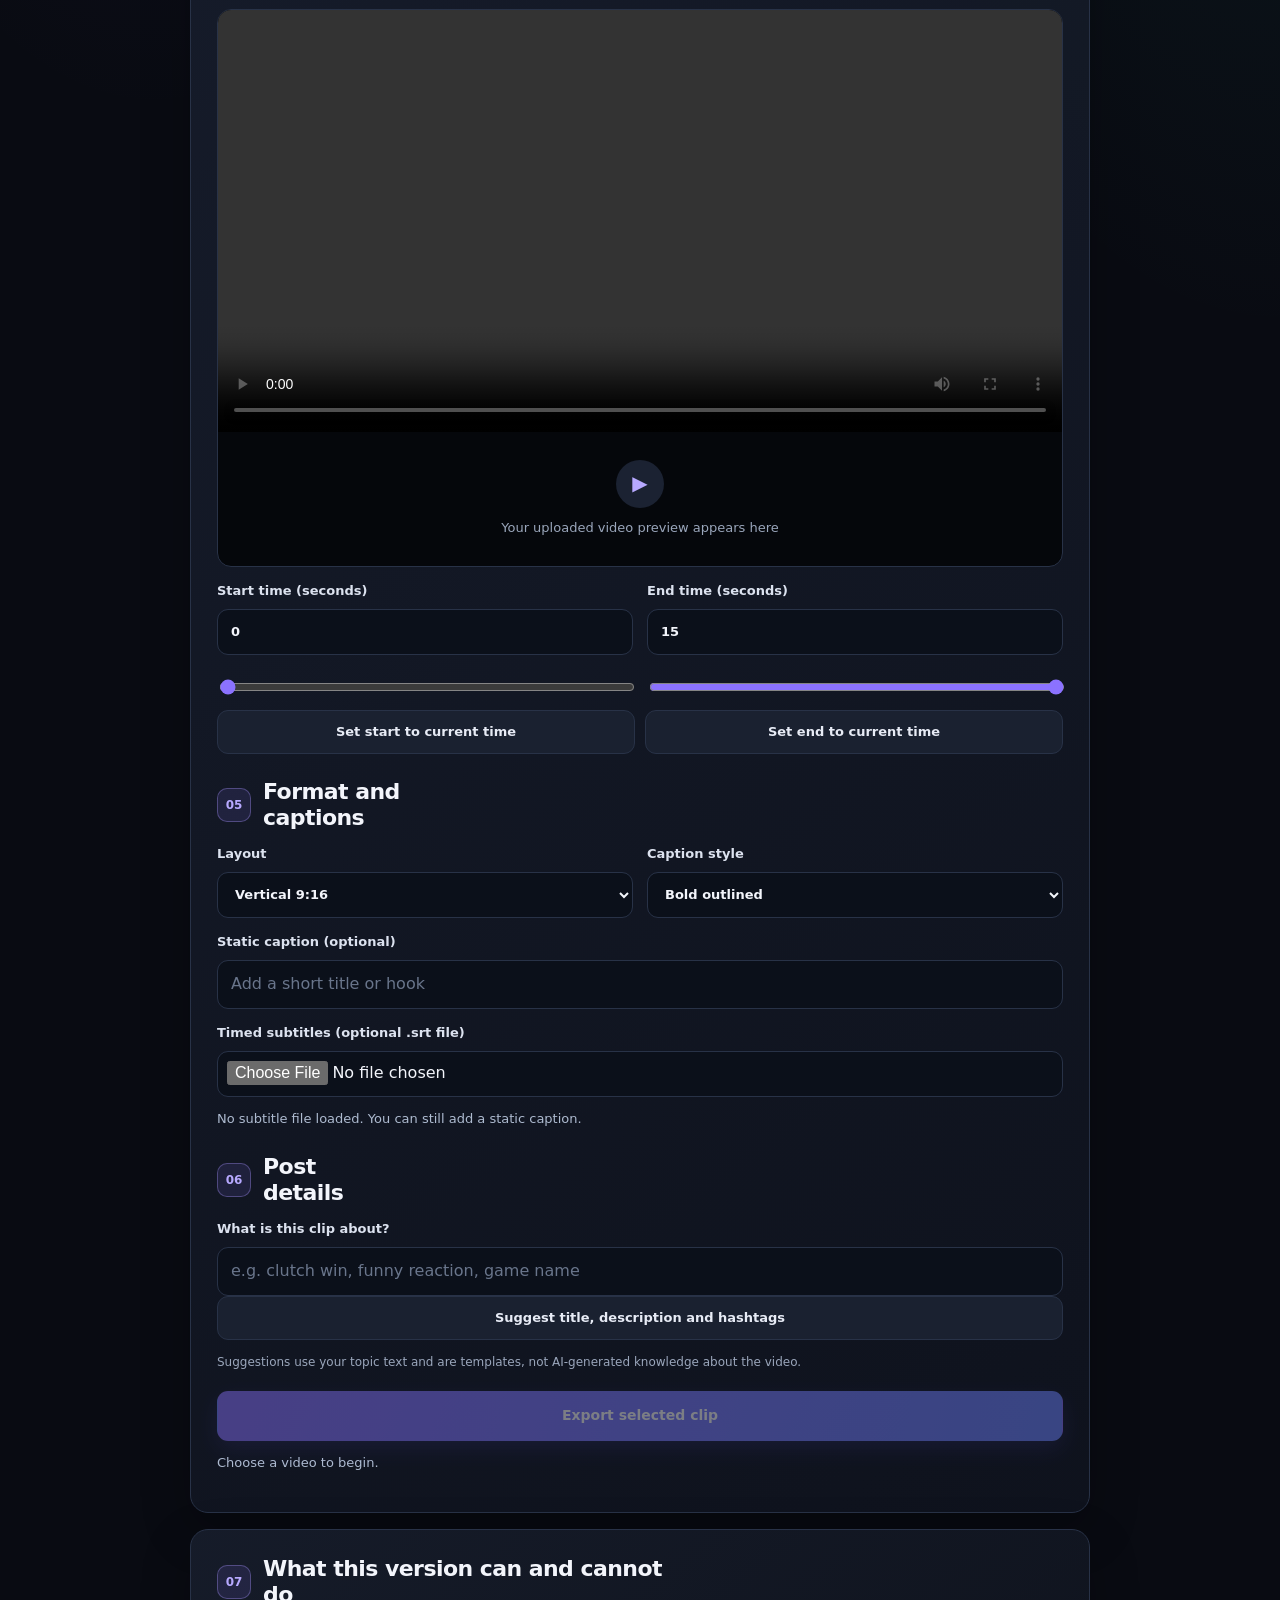
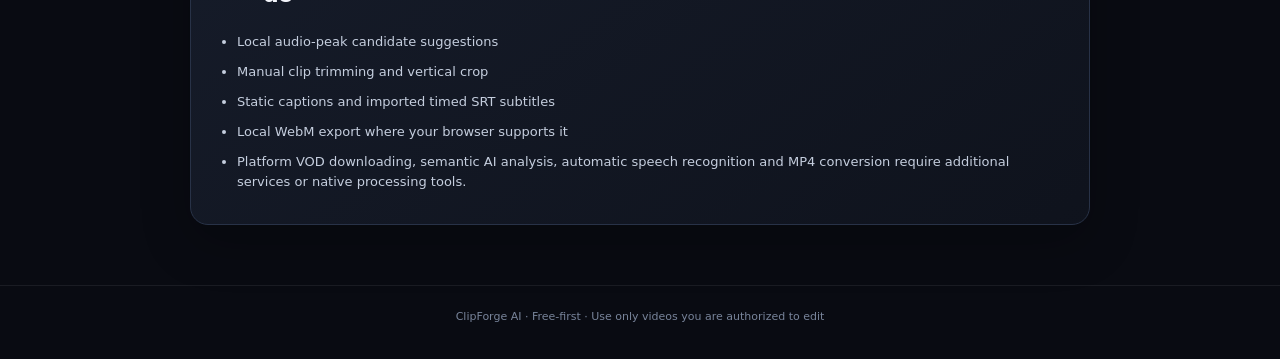
==== commit 537e4d52: "Add files via upload" ====
--- a/index.html
+++ b/index.html
@@ -1,33 +1,49 @@
 <!doctype html>
 <html lang="en">
 <head>
-  <meta charset="utf-8"><meta name="viewport" content="width=device-width,initial-scale=1,viewport-fit=cover"><meta name="theme-color" content="#10131b">
-  <title>ClipForge AI — Free VOD Clipper</title><link rel="stylesheet" href="style.css?v=2">
+<meta charset="utf-8"><meta name="viewport" content="width=device-width,initial-scale=1,viewport-fit=cover">
+<meta name="theme-color" content="#090b12"><title>ClipForge AI — Free VOD Clipper</title>
+<link rel="stylesheet" href="style.css?v=4">
 </head>
 <body>
 <header class="topbar"><div class="brand"><span class="logo">✦</span><span>ClipForge <b>AI</b></span></div><span class="free-pill">FREE • LOCAL PROCESSING</span></header>
 <main>
-<section class="hero"><p class="eyebrow">YOUR MOMENTS. YOUR EDIT.</p><h1>Turn long videos into<br><span>shareable moments.</span></h1><p class="sub">A free-first clip editor for creator-authorized videos. No account or paid API required.</p></section>
+<section class="hero"><p class="eyebrow">YOUR MOMENTS. YOUR EDIT.</p><h1>Turn long videos into<br><span>shareable moments.</span></h1><p class="sub">A free-first clip editor for creator-authorized videos. Analyze, select, caption and export clips directly in your browser.</p></section>
 <section class="panel" id="linkImportPanel">
- <div class="section-head"><div><span class="step">01</span><h2>Import a YouTube / Twitch link</h2></div><span class="muted">Link preview</span></div>
- <label for="videoUrl">Paste a YouTube video, Twitch VOD or Twitch clip link</label>
- <input id="videoUrl" type="url" inputmode="url" placeholder="https://www.youtube.com/watch?v=...">
+ <div class="section-head"><div><span class="step">01</span><h2>Import a YouTube / Twitch link</h2></div><span class="muted">Official preview</span></div>
+ <label for="videoUrl">Paste a YouTube video, Twitch VOD or Twitch clip link</label><input id="videoUrl" type="url" inputmode="url" placeholder="https://www.youtube.com/watch?v=...">
  <div class="import-actions"><button class="primary" id="previewLinkBtn" type="button">Preview link</button><button class="secondary" id="clearLinkBtn" type="button">Clear</button></div>
  <div id="linkStatus" class="status" aria-live="polite">Paste a supported link to preview it here.</div>
  <div id="embedWrap" class="embed-wrap hidden"><iframe id="videoEmbed" title="Video preview" allow="autoplay; encrypted-media; picture-in-picture; fullscreen" allowfullscreen referrerpolicy="strict-origin-when-cross-origin"></iframe></div>
- <div id="linkNextStep" class="link-next hidden"><strong>Preview only — not a downloadable source.</strong><p>To make clips, use a video file you own or have permission to edit. Download it through the creator's authorized source or platform tools, then select it below. This app does not bypass YouTube or Twitch restrictions.</p><button class="secondary" id="goToUploadBtn" type="button">Choose an authorized video file</button></div>
- <p class="notice">YouTube/Twitch embeds are for preview only. GitHub Pages cannot fetch arbitrary VOD media or run long video-processing jobs by itself.</p>
+ <div id="linkNextStep" class="link-next hidden"><strong>Preview only — not a downloadable source.</strong><p>Use a recording you own or are authorized to edit. Obtain it through the creator's authorized source or platform tools, then upload it below. No restriction bypassing.</p><button class="secondary" id="goToUploadBtn" type="button">Choose an authorized video file</button></div>
+ <p class="notice">A platform link can be previewed but cannot be imported as raw video by this static site.</p>
 </section>
-<section class="panel"><div class="section-head"><div><span class="step">02</span><h2>Choose an authorized video file</h2></div><span class="muted">MP4 / WebM / supported formats</span></div>
-<label class="dropzone" for="videoFile" id="dropzone"><span class="upload-icon">↑</span><strong>Tap to select a video</strong><span class="muted">Choose a VOD or recording stored on your phone</span><input id="videoFile" type="file" accept="video/*"></label><p class="notice">Use recordings you own or have permission to edit.</p></section>
-<section class="panel" id="editorPanel"><div class="section-head"><div><span class="step">03</span><h2>Choose your clip</h2></div><span class="muted" id="videoMeta">No video loaded</span></div>
+<section class="panel"><div class="section-head"><div><span class="step">02</span><h2>Choose your video</h2></div><span class="muted">Local file</span></div>
+<label class="dropzone" for="videoFile" id="dropzone"><span class="upload-icon">↑</span><strong>Tap to select a video</strong><span class="muted">Choose a video stored on your phone</span><input id="videoFile" type="file" accept="video/*"></label><p class="notice">Your selected file stays in this browser tab; avoid leaving the page during analysis or export.</p></section>
+<section class="panel" id="editorPanel"><div class="section-head"><div><span class="step">03</span><h2>Find interesting moments</h2></div><span class="muted" id="videoMeta">No video loaded</span></div>
+<div class="analysis-controls"><label>Analyze<select id="analysisScope"><option value="full">Entire video</option><option value="range">Selected time range</option></select></label><label>Candidate clip length<select id="candidateLength"><option value="20">20 seconds</option><option value="30" selected>30 seconds</option><option value="45">45 seconds</option><option value="60">60 seconds</option></select></label></div>
+<button class="primary full" id="analyzeBtn" disabled>Analyze audio for standout moments</button>
+<p class="notice">This free local scan looks for unusually loud audio peaks. It is a rough highlight-finding aid, not semantic AI: it cannot know whether a moment is funny, exciting or important.</p>
+<div id="analysisStatus" class="status" aria-live="polite">Upload a video to enable local analysis.</div><div id="candidateList" class="candidate-list"></div>
+</section>
+<section class="panel"><div class="section-head"><div><span class="step">04</span><h2>Choose and edit your clip</h2></div></div>
 <div class="preview-wrap"><video id="preview" controls playsinline></video><div class="empty-preview" id="emptyPreview"><span>▶</span><p>Your uploaded video preview appears here</p></div></div>
 <div class="time-grid"><label>Start time (seconds)<input id="startTime" type="number" min="0" step="0.1" value="0"></label><label>End time (seconds)<input id="endTime" type="number" min="0" step="0.1" value="15"></label></div>
 <div class="range-row"><input id="startRange" type="range" min="0" max="15" step="0.1" value="0"><input id="endRange" type="range" min="0" max="15" step="0.1" value="15"></div>
 <div class="quick-actions"><button class="secondary" id="setStart">Set start to current time</button><button class="secondary" id="setEnd">Set end to current time</button></div>
-<div class="section-head subhead"><div><span class="step">04</span><h2>Clip style</h2></div></div><div class="options-grid"><label>Layout<select id="layout"><option value="portrait">Vertical 9:16 (Shorts / Reels / TikTok)</option><option value="original">Keep original shape</option></select></label><label>Caption text<input id="caption" type="text" maxlength="120" placeholder="Add a short caption (optional)"></label></div>
-<p class="notice">This browser starter exports WebM locally. Automatic AI highlight detection, synchronized speech captions and MP4 conversion are not included yet.</p><button class="primary" id="exportBtn" disabled>Export selected clip</button><p id="status" class="status" aria-live="polite">Choose a video to begin.</p><a id="downloadLink" class="download hidden" download="clipforge-clip.webm">Download your clip</a></section>
-<section class="panel roadmap"><div class="section-head"><div><span class="step">05</span><h2>Next upgrades</h2></div></div><ul><li>Authorized VOD ingestion backend</li><li>Full VOD or selected-section analysis</li><li>Automatic highlight detection and clip ranking</li><li>Speech-to-text captions with timing</li><li>MP4 export and mobile-friendly downloads</li></ul></section>
-</main><footer>ClipForge AI · Free-first editing · Your local video stays in your browser during editing</footer>
+<div class="section-head subhead"><div><span class="step">05</span><h2>Format and captions</h2></div></div>
+<div class="options-grid"><label>Layout<select id="layout"><option value="portrait">Vertical 9:16</option><option value="original">Keep original shape</option></select></label><label>Caption style<select id="captionStyle"><option value="bold">Bold outlined</option><option value="box">Dark caption box</option></select></label></div>
+<label class="field-gap" for="caption">Static caption (optional)</label><input id="caption" type="text" maxlength="160" placeholder="Add a short title or hook">
+<label class="field-gap" for="srtFile">Timed subtitles (optional .srt file)</label><input id="srtFile" type="file" accept=".srt,text/plain">
+<p id="srtStatus" class="status">No subtitle file loaded. You can still add a static caption.</p>
+<div class="section-head subhead"><div><span class="step">06</span><h2>Post details</h2></div></div>
+<label for="topic">What is this clip about?</label><input id="topic" type="text" maxlength="100" placeholder="e.g. clutch win, funny reaction, game name">
+<button class="secondary full" id="generateTextBtn" type="button">Suggest title, description and hashtags</button>
+<div id="postSuggestions" class="suggestions hidden"><label>Title<input id="suggestedTitle" readonly></label><label>Description<textarea id="suggestedDescription" rows="3" readonly></textarea></label><label>Hashtags<input id="suggestedTags" readonly></label><button class="secondary full" id="copyPostBtn" type="button">Copy post text</button></div>
+<p class="notice">Suggestions use your topic text and are templates, not AI-generated knowledge about the video.</p>
+<button class="primary full export-button" id="exportBtn" disabled>Export selected clip</button><p id="status" class="status" aria-live="polite">Choose a video to begin.</p><a id="downloadLink" class="download hidden" download="clipforge-clip.webm">Download your clip (WebM)</a>
+</section>
+<section class="panel roadmap"><div class="section-head"><div><span class="step">07</span><h2>What this version can and cannot do</h2></div></div><ul><li>Local audio-peak candidate suggestions</li><li>Manual clip trimming and vertical crop</li><li>Static captions and imported timed SRT subtitles</li><li>Local WebM export where your browser supports it</li><li>Platform VOD downloading, semantic AI analysis, automatic speech recognition and MP4 conversion require additional services or native processing tools.</li></ul></section>
+</main><footer>ClipForge AI · Free-first · Use only videos you are authorized to edit</footer>
 <script src="link-import.js"></script><script src="app.js"></script>
-</body></html>
+</body></html>
--- a/style.css
+++ b/style.css
@@ -1,115 +1,17 @@
-/* ClipForge AI — responsive dark creator interface */
-:root{
-  color-scheme:dark;
-  --bg:#090b12;
-  --surface:#111521;
-  --surface-2:#171d2b;
-  --line:#283247;
-  --text:#f3f5fb;
-  --muted:#9aa6bb;
-  --accent:#8b72ff;
-  --accent-2:#4ed8c5;
-  --danger:#ff7c91;
-  --shadow:0 18px 50px rgba(0,0,0,.24);
-}
-*{box-sizing:border-box}
-html{scroll-behavior:smooth;background:var(--bg)}
-body{
-  margin:0;min-width:320px;background:
-  radial-gradient(ellipse at 12% 0%,rgba(102,76,220,.18),transparent 34rem),
-  radial-gradient(ellipse at 100% 30%,rgba(42,185,172,.08),transparent 28rem),
-  var(--bg);
-  color:var(--text);font:16px/1.55 Inter,ui-sans-serif,system-ui,-apple-system,BlinkMacSystemFont,"Segoe UI",sans-serif;
-}
-button,input,select{font:inherit}
-button{cursor:pointer}
-.topbar{
-  position:sticky;top:0;z-index:10;display:flex;align-items:center;justify-content:space-between;
-  gap:14px;padding:14px max(18px,calc((100% - 1040px)/2));
-  border-bottom:1px solid rgba(255,255,255,.08);background:rgba(9,11,18,.86);
-  backdrop-filter:blur(16px);
-}
-.brand{display:flex;align-items:center;gap:10px;font-size:18px;font-weight:800;letter-spacing:-.5px}
-.brand b{color:#a895ff}
-.logo{display:grid;place-items:center;width:34px;height:34px;border-radius:11px;background:linear-gradient(135deg,#8b72ff,#4ed8c5);color:#090b12;font-size:21px}
-.free-pill{padding:6px 10px;border:1px solid rgba(78,216,197,.25);border-radius:999px;background:rgba(78,216,197,.08);color:#8ce9dc;font-size:10px;font-weight:800;letter-spacing:.09em;white-space:nowrap}
-main{width:min(100% - 32px,900px);margin:0 auto 60px}
-.hero{padding:54px 4px 30px}
-.eyebrow{margin:0 0 14px;color:#a895ff;font-size:11px;font-weight:850;letter-spacing:.18em}
-h1{max-width:760px;margin:0;font-size:clamp(38px,8vw,66px);line-height:1.02;letter-spacing:-.055em;font-weight:850}
-h1 span{background:linear-gradient(90deg,#a895ff,#62e3d1);background-clip:text;-webkit-background-clip:text;color:transparent}
-.sub{max-width:620px;margin:18px 0 0;color:var(--muted);font-size:16px}
-.panel{margin:16px 0;padding:22px;border:1px solid var(--line);border-radius:18px;background:linear-gradient(145deg,rgba(22,28,42,.96),rgba(15,19,29,.96));box-shadow:var(--shadow)}
-.section-head{display:flex;align-items:center;justify-content:space-between;gap:14px;margin-bottom:18px}
-.section-head>div{display:flex;align-items:center;gap:12px;min-width:0}
-.step{display:grid;place-items:center;flex:0 0 34px;height:34px;border:1px solid rgba(168,149,255,.35);border-radius:10px;background:rgba(139,114,255,.12);color:#b7a9ff;font-size:12px;font-weight:850}
-h2{margin:0;font-size:clamp(18px,4vw,22px);line-height:1.2;letter-spacing:-.025em}
-.muted,.notice{color:var(--muted)}
-.muted{font-size:12px}
-label{display:block;color:#dce2ef;font-size:13px;font-weight:650}
-input,select{
-  width:100%;min-height:46px;margin-top:8px;padding:11px 13px;border:1px solid var(--line);
-  border-radius:11px;background:#0b101a;color:var(--text);outline:none;
-}
-input::placeholder{color:#69758b}
-input:focus,select:focus{border-color:var(--accent);box-shadow:0 0 0 3px rgba(139,114,255,.16)}
-input[type=range]{min-height:0;padding:0;accent-color:var(--accent)}
-input[type=file]{position:absolute;width:1px;height:1px;opacity:0;pointer-events:none}
-button,.download{
-  display:inline-flex;align-items:center;justify-content:center;min-height:44px;padding:10px 16px;
-  border:1px solid transparent;border-radius:11px;font-size:13px;font-weight:800;text-decoration:none;
-  transition:transform .15s ease,filter .15s ease,border-color .15s ease;
-}
-button:active{transform:scale(.98)}
-button:disabled{opacity:.45;cursor:not-allowed}
-.primary{background:linear-gradient(110deg,#8b72ff,#6c83ff);color:white;box-shadow:0 8px 22px rgba(111,101,255,.2)}
-.secondary{border-color:var(--line);background:#1a2130;color:#e7ebf5}
-button:hover,.download:hover{filter:brightness(1.1)}
-.import-actions{display:flex;gap:10px;margin-top:12px}
-.import-actions .primary{flex:1}
-.status{margin-top:12px;color:#aebbd0;font-size:13px}
-.embed-wrap{position:relative;width:100%;aspect-ratio:16/9;margin-top:16px;overflow:hidden;border:1px solid var(--line);border-radius:14px;background:#05070b}
-.embed-wrap iframe{width:100%;height:100%;border:0}
-.hidden{display:none!important}
-.link-next{margin-top:14px;padding:15px;border:1px solid rgba(78,216,197,.24);border-radius:13px;background:rgba(78,216,197,.06);font-size:13px}
-.link-next strong{color:#8ce9dc}
-.link-next p{margin:6px 0 12px;color:var(--muted)}
-.notice{margin:13px 0 0;font-size:12px;line-height:1.5}
-.dropzone{display:flex;flex-direction:column;align-items:center;justify-content:center;gap:8px;min-height:170px;padding:24px;border:1.5px dashed #46516c;border-radius:15px;background:rgba(139,114,255,.045);text-align:center;cursor:pointer}
-.dropzone:active{border-color:var(--accent);background:rgba(139,114,255,.1)}
-.upload-icon{display:grid;place-items:center;width:42px;height:42px;border-radius:13px;background:rgba(139,114,255,.16);color:#b7a9ff;font-size:25px}
-.dropzone strong{font-size:15px}
-.preview-wrap{position:relative;display:grid;place-items:center;min-height:210px;overflow:hidden;border:1px solid var(--line);border-radius:14px;background:#05070b}
-.preview-wrap video{display:block;width:100%;max-height:440px;background:#05070b}
-.empty-preview{padding:28px;text-align:center;color:var(--muted)}
-.empty-preview span{display:grid;place-items:center;width:48px;height:48px;margin:auto;border-radius:50%;background:#1b2232;color:#b7a9ff;font-size:20px}
-.empty-preview p{margin:10px 0 0;font-size:13px}
-.time-grid,.options-grid{display:grid;grid-template-columns:repeat(2,minmax(0,1fr));gap:14px;margin-top:18px}
-.range-row{display:grid;grid-template-columns:1fr 1fr;gap:14px;margin-top:15px}
-.quick-actions{display:flex;gap:10px;margin-top:12px}
-.quick-actions button{flex:1}
-.subhead{margin:25px 0 12px}
-.options-grid{margin-top:0}
-#exportBtn{width:100%;margin-top:18px;min-height:50px;font-size:14px}
-.download{width:100%;margin-top:12px;background:rgba(78,216,197,.12);border-color:rgba(78,216,197,.3);color:#8ce9dc}
-.roadmap ul{margin:0;padding-left:20px;color:#c5cede;font-size:13px}
-.roadmap li{padding:5px 0}
-footer{padding:22px 16px 34px;border-top:1px solid rgba(255,255,255,.07);color:#78849a;text-align:center;font-size:11px}
-@media(min-width:760px){
-  .hero{padding-top:72px;padding-bottom:42px}
-  .panel{padding:26px}
-}
-@media(max-width:560px){
-  main{width:min(100% - 22px,900px)}
-  .topbar{padding:11px}
-  .brand{font-size:16px}
-  .free-pill{font-size:9px;padding:5px 8px}
-  .hero{padding:38px 2px 22px}
-  .sub{font-size:14px}
-  .panel{padding:16px;margin:12px 0;border-radius:15px}
-  .section-head{align-items:flex-start}
-  .section-head>.muted{max-width:95px;text-align:right}
-  .time-grid,.options-grid{grid-template-columns:1fr;gap:12px}
-  .quick-actions{flex-direction:column}
-  .preview-wrap{min-height:170px}
-}
+/* ClipForge AI — mobile-first dark interface */
+:root{color-scheme:dark;--bg:#090b12;--line:#283247;--text:#f3f5fb;--muted:#9aa6bb;--accent:#8b72ff;--teal:#4ed8c5;--shadow:0 18px 50px rgba(0,0,0,.24)}
+*{box-sizing:border-box}html{scroll-behavior:smooth;background:var(--bg)}body{margin:0;min-width:320px;background:radial-gradient(ellipse at 12% 0%,rgba(102,76,220,.18),transparent 34rem),radial-gradient(ellipse at 100% 30%,rgba(42,185,172,.08),transparent 28rem),var(--bg);color:var(--text);font:16px/1.55 Inter,system-ui,-apple-system,"Segoe UI",sans-serif}
+button,input,select,textarea{font:inherit}button{cursor:pointer}.topbar{position:sticky;top:0;z-index:10;display:flex;align-items:center;justify-content:space-between;gap:14px;padding:12px max(18px,calc((100% - 1040px)/2));border-bottom:1px solid #ffffff12;background:#090b12e8;backdrop-filter:blur(16px)}
+.brand{display:flex;align-items:center;gap:10px;font-size:18px;font-weight:850;letter-spacing:-.5px}.brand b{color:#a895ff}.logo{display:grid;place-items:center;width:36px;height:36px;border-radius:12px;background:linear-gradient(135deg,var(--accent),var(--teal));color:#090b12;font-size:22px}
+.free-pill{padding:6px 10px;border:1px solid #4ed8c540;border-radius:999px;background:#4ed8c514;color:#8ce9dc;font-size:10px;font-weight:850;letter-spacing:.08em;white-space:nowrap}
+main{width:min(100% - 32px,900px);margin:0 auto 60px}.hero{padding:54px 4px 30px}.eyebrow{margin:0 0 14px;color:#a895ff;font-size:11px;font-weight:850;letter-spacing:.18em}h1{max-width:760px;margin:0;font-size:clamp(38px,8vw,66px);line-height:1.02;letter-spacing:-.055em;font-weight:850}h1 span{background:linear-gradient(90deg,#a895ff,#62e3d1);background-clip:text;-webkit-background-clip:text;color:transparent}.sub{max-width:620px;margin:18px 0 0;color:var(--muted);font-size:16px}
+.panel{margin:16px 0;padding:22px;border:1px solid var(--line);border-radius:18px;background:linear-gradient(145deg,#161c2af5,#0f131df5);box-shadow:var(--shadow)}.section-head{display:flex;align-items:center;justify-content:space-between;gap:14px;margin-bottom:18px}.section-head>div{display:flex;align-items:center;gap:12px;min-width:0}.step{display:grid;place-items:center;flex:0 0 34px;height:34px;border:1px solid #a895ff59;border-radius:10px;background:#8b72ff1f;color:#b7a9ff;font-size:12px;font-weight:850}
+h2{margin:0;font-size:clamp(18px,4vw,22px);line-height:1.2;letter-spacing:-.025em}.muted,.notice{color:var(--muted)}.muted{font-size:12px}
+label{display:block;color:#dce2ef;font-size:13px;font-weight:650}input,select,textarea{width:100%;min-height:46px;margin-top:8px;padding:11px 13px;border:1px solid var(--line);border-radius:11px;background:#0b101a;color:var(--text);outline:none}textarea{resize:vertical}input::placeholder,textarea::placeholder{color:#69758b}input:focus,select:focus,textarea:focus{border-color:var(--accent);box-shadow:0 0 0 3px #8b72ff29}input[type=range]{min-height:0;padding:0;accent-color:var(--accent)}input[type=file]{padding:9px}
+button,.download{display:inline-flex;align-items:center;justify-content:center;min-height:44px;padding:10px 16px;border:1px solid transparent;border-radius:11px;font-size:13px;font-weight:800;text-decoration:none;transition:transform .15s,filter .15s}button:active{transform:scale(.98)}button:disabled{opacity:.45;cursor:not-allowed}.primary{background:linear-gradient(110deg,#8b72ff,#6c83ff);color:white;box-shadow:0 8px 22px #6f65ff33}.secondary{border-color:var(--line);background:#1a2130;color:#e7ebf5}button:hover,.download:hover{filter:brightness(1.1)}.full{width:100%}
+.import-actions{display:flex;gap:10px;margin-top:12px}.import-actions .primary{flex:1}.status{margin-top:12px;color:#aebbd0;font-size:13px;overflow-wrap:anywhere}.embed-wrap{position:relative;width:100%;aspect-ratio:16/9;margin-top:16px;overflow:hidden;border:1px solid var(--line);border-radius:14px;background:#05070b}.embed-wrap iframe{width:100%;height:100%;border:0}.hidden{display:none!important}
+.link-next{margin-top:14px;padding:15px;border:1px solid #4ed8c540;border-radius:13px;background:#4ed8c510;font-size:13px}.link-next strong{color:#8ce9dc}.link-next p{margin:6px 0 12px;color:var(--muted)}.notice{margin:13px 0 0;font-size:12px;line-height:1.5}
+.dropzone{display:flex;flex-direction:column;align-items:center;justify-content:center;gap:8px;min-height:160px;padding:24px;border:1.5px dashed #46516c;border-radius:15px;background:#8b72ff0b;text-align:center;cursor:pointer}.dropzone:active{border-color:var(--accent);background:#8b72ff1a}.upload-icon{display:grid;place-items:center;width:42px;height:42px;border-radius:13px;background:#8b72ff29;color:#b7a9ff;font-size:25px}.dropzone strong{font-size:15px}
+.analysis-controls,.time-grid,.options-grid{display:grid;grid-template-columns:repeat(2,minmax(0,1fr));gap:14px;margin-top:14px}.analysis-controls{margin:0 0 14px}.candidate-list{display:grid;gap:9px;margin-top:12px}.candidate{display:flex;align-items:center;justify-content:space-between;gap:12px;padding:12px;border:1px solid var(--line);border-radius:12px;background:#0c111c}.candidate small{display:block;color:var(--muted)}.candidate button{flex:0 0 auto}.range-row{display:grid;grid-template-columns:1fr 1fr;gap:14px;margin-top:15px}.quick-actions{display:flex;gap:10px;margin-top:12px}.quick-actions button{flex:1}.subhead{margin:25px 0 12px}.options-grid{margin-top:0}.field-gap{margin-top:14px}.export-button{margin-top:20px;min-height:50px;font-size:14px}.download{width:100%;margin-top:12px;background:#4ed8c51f;border-color:#4ed8c54d;color:#8ce9dc}.suggestions{display:grid;gap:12px;margin-top:14px}.roadmap ul{margin:0;padding-left:20px;color:#c5cede;font-size:13px}.roadmap li{padding:5px 0}footer{padding:22px 16px 34px;border-top:1px solid #ffffff12;color:#78849a;text-align:center;font-size:11px}
+.preview-wrap{position:relative;display:grid;place-items:center;min-height:210px;overflow:hidden;border:1px solid var(--line);border-radius:14px;background:#05070b}.preview-wrap video{display:block;width:100%;max-height:440px;background:#05070b}.empty-preview{padding:28px;text-align:center;color:var(--muted)}.empty-preview span{display:grid;place-items:center;width:48px;height:48px;margin:auto;border-radius:50%;background:#1b2232;color:#b7a9ff;font-size:20px}.empty-preview p{margin:10px 0 0;font-size:13px}
+@media(min-width:760px){.hero{padding-top:72px;padding-bottom:42px}.panel{padding:26px}}@media(max-width:560px){main{width:min(100% - 22px,900px)}.topbar{padding:11px}.brand{font-size:16px}.free-pill{font-size:9px;padding:5px 8px}.hero{padding:38px 2px 22px}.sub{font-size:14px}.panel{padding:16px;margin:12px 0;border-radius:15px}.section-head{align-items:flex-start}.section-head>.muted{max-width:95px;text-align:right}.time-grid,.options-grid,.analysis-controls{grid-template-columns:1fr;gap:10px}.quick-actions{flex-direction:column}.preview-wrap{min-height:170px}.candidate{align-items:flex-start}.candidate button{padding:8px 10px}}
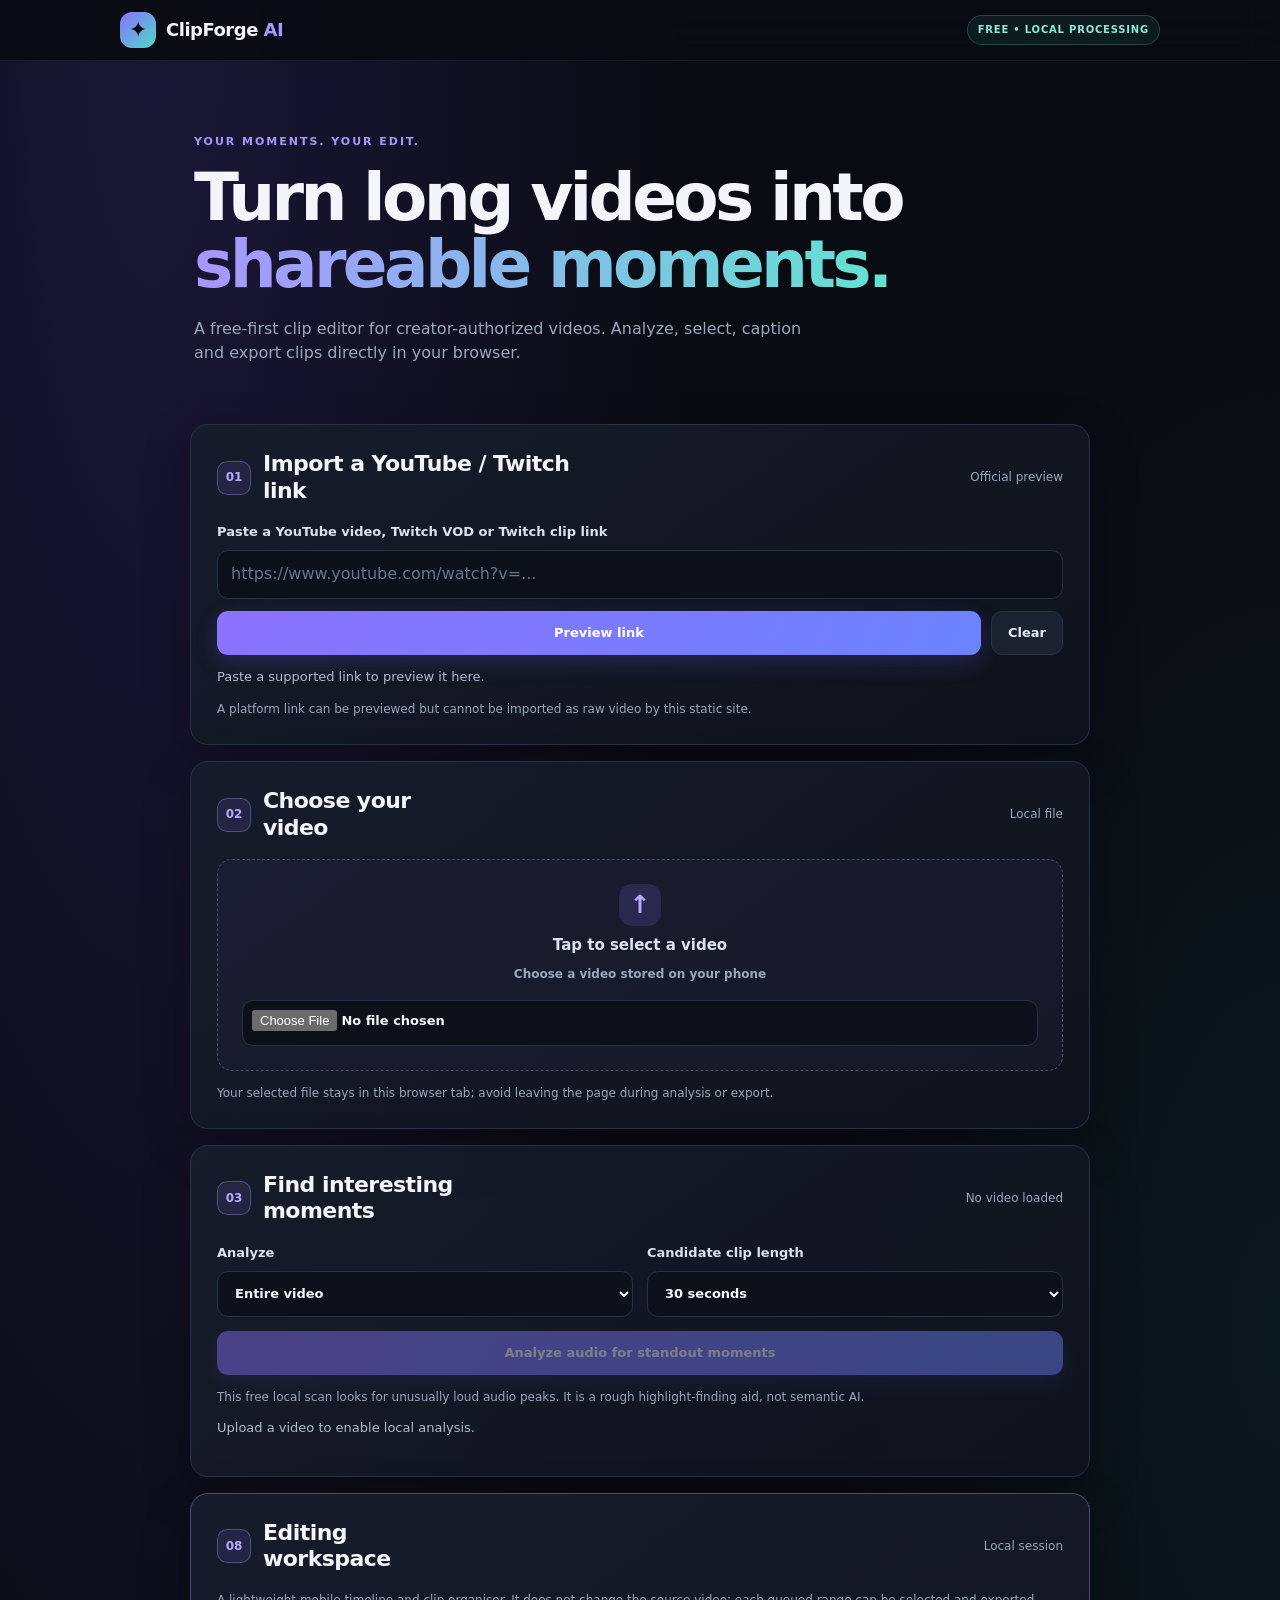
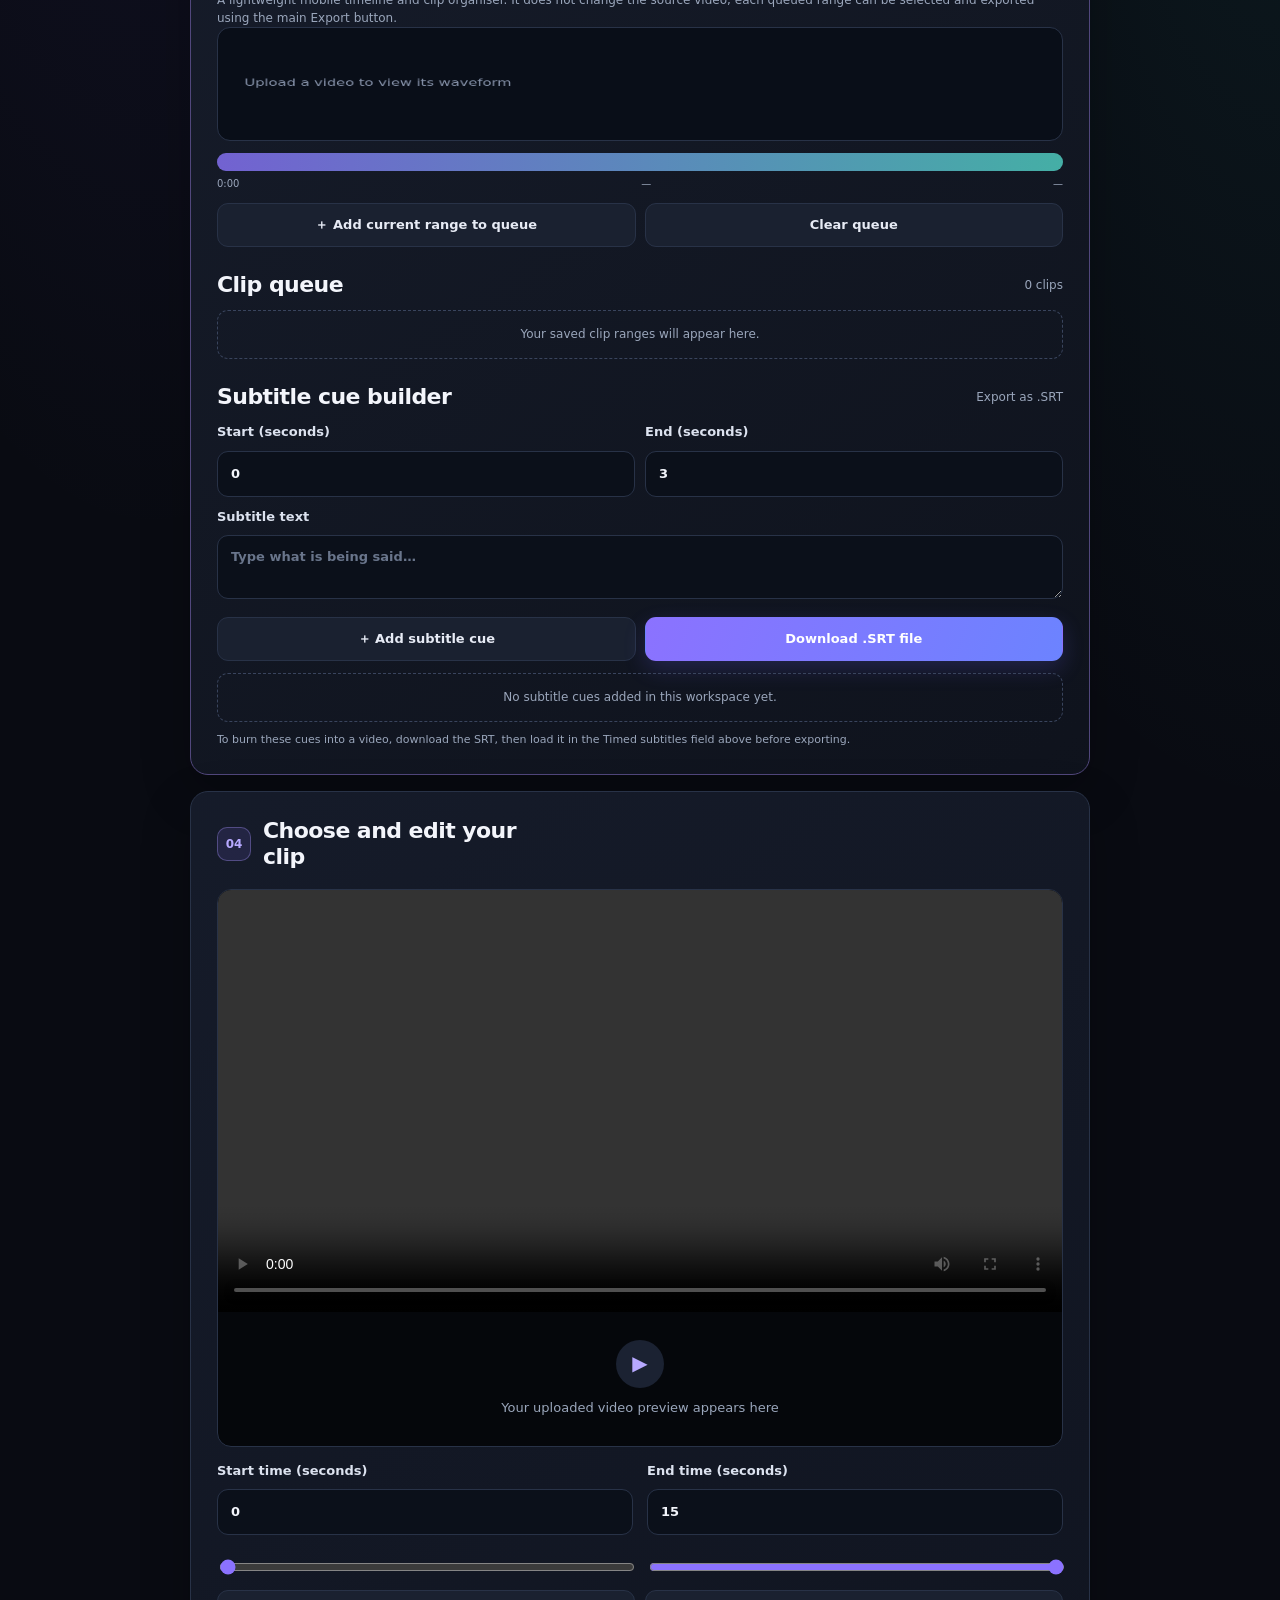
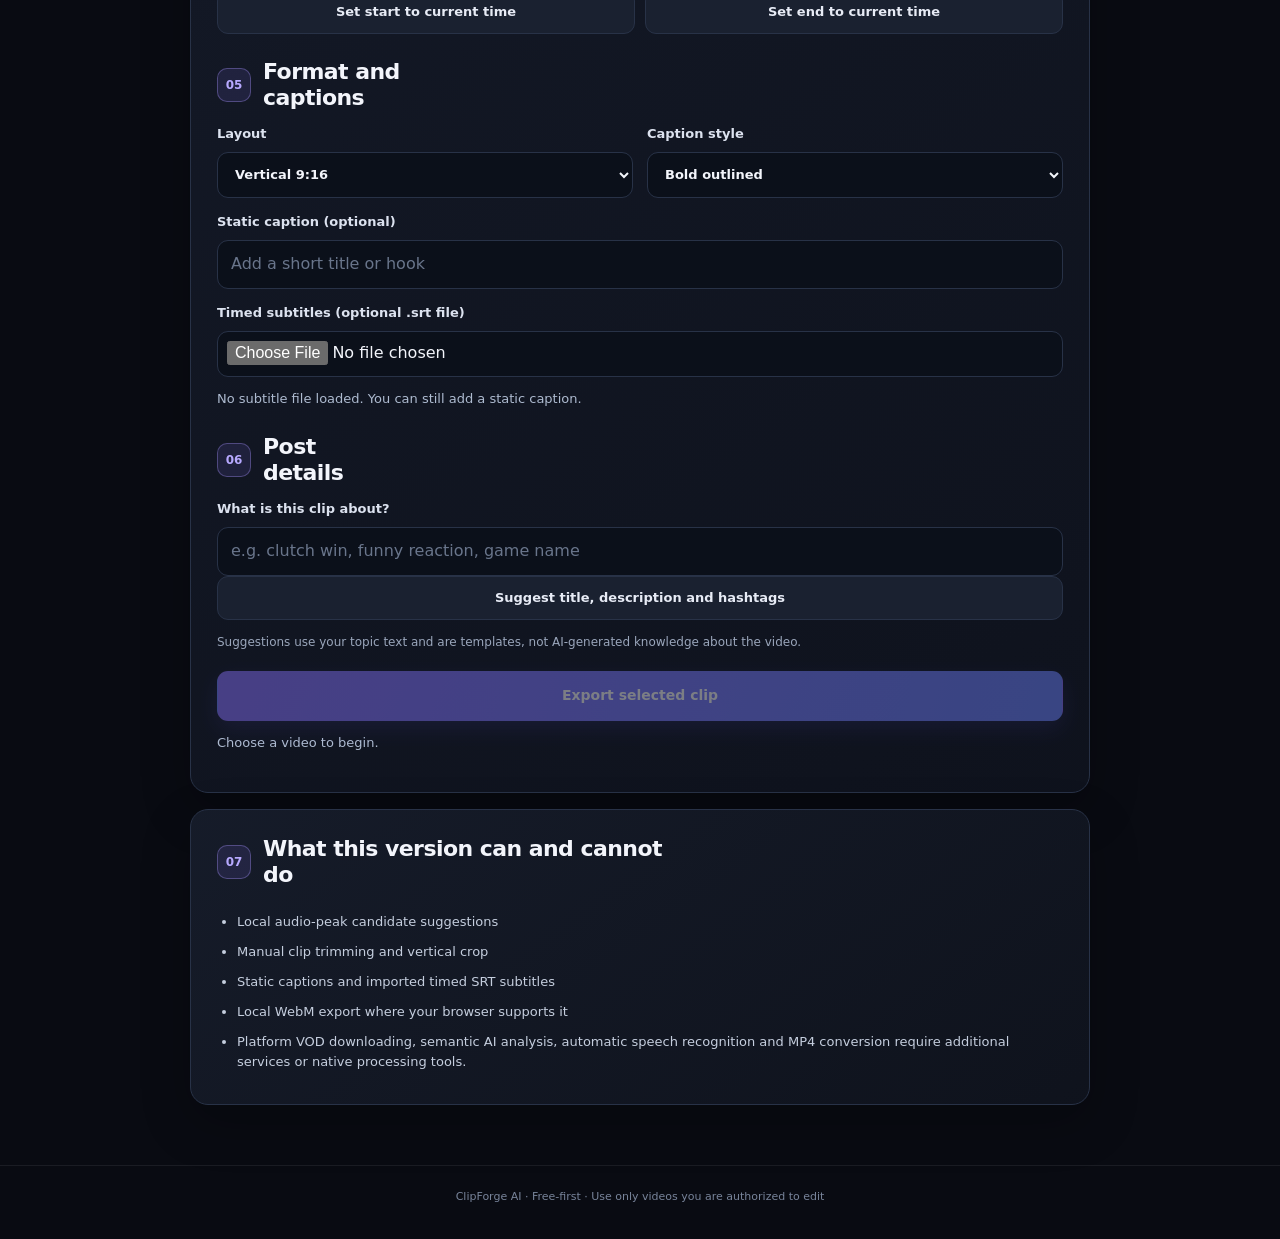
==== commit 6150adcb: "Add files via upload" ====
--- a/index.html
+++ b/index.html
@@ -3,7 +3,7 @@
 <head>
 <meta charset="utf-8"><meta name="viewport" content="width=device-width,initial-scale=1,viewport-fit=cover">
 <meta name="theme-color" content="#090b12"><title>ClipForge AI — Free VOD Clipper</title>
-<link rel="stylesheet" href="style.css?v=4">
+<link rel="stylesheet" href="style.css?v=5">
 </head>
 <body>
 <header class="topbar"><div class="brand"><span class="logo">✦</span><span>ClipForge <b>AI</b></span></div><span class="free-pill">FREE • LOCAL PROCESSING</span></header>
@@ -23,7 +23,7 @@
 <section class="panel" id="editorPanel"><div class="section-head"><div><span class="step">03</span><h2>Find interesting moments</h2></div><span class="muted" id="videoMeta">No video loaded</span></div>
 <div class="analysis-controls"><label>Analyze<select id="analysisScope"><option value="full">Entire video</option><option value="range">Selected time range</option></select></label><label>Candidate clip length<select id="candidateLength"><option value="20">20 seconds</option><option value="30" selected>30 seconds</option><option value="45">45 seconds</option><option value="60">60 seconds</option></select></label></div>
 <button class="primary full" id="analyzeBtn" disabled>Analyze audio for standout moments</button>
-<p class="notice">This free local scan looks for unusually loud audio peaks. It is a rough highlight-finding aid, not semantic AI: it cannot know whether a moment is funny, exciting or important.</p>
+<p class="notice">This free local scan looks for unusually loud audio peaks. It is a rough highlight-finding aid, not semantic AI.</p>
 <div id="analysisStatus" class="status" aria-live="polite">Upload a video to enable local analysis.</div><div id="candidateList" class="candidate-list"></div>
 </section>
 <section class="panel"><div class="section-head"><div><span class="step">04</span><h2>Choose and edit your clip</h2></div></div>
@@ -45,5 +45,5 @@
 </section>
 <section class="panel roadmap"><div class="section-head"><div><span class="step">07</span><h2>What this version can and cannot do</h2></div></div><ul><li>Local audio-peak candidate suggestions</li><li>Manual clip trimming and vertical crop</li><li>Static captions and imported timed SRT subtitles</li><li>Local WebM export where your browser supports it</li><li>Platform VOD downloading, semantic AI analysis, automatic speech recognition and MP4 conversion require additional services or native processing tools.</li></ul></section>
 </main><footer>ClipForge AI · Free-first · Use only videos you are authorized to edit</footer>
-<script src="link-import.js"></script><script src="app.js"></script>
-</body></html>+<script src="link-import.js"></script><script src="app.js"></script><script src="editor-workspace.js"></script>
+</body></html>
--- a/style.css
+++ b/style.css
@@ -15,3 +15,6 @@
 .analysis-controls,.time-grid,.options-grid{display:grid;grid-template-columns:repeat(2,minmax(0,1fr));gap:14px;margin-top:14px}.analysis-controls{margin:0 0 14px}.candidate-list{display:grid;gap:9px;margin-top:12px}.candidate{display:flex;align-items:center;justify-content:space-between;gap:12px;padding:12px;border:1px solid var(--line);border-radius:12px;background:#0c111c}.candidate small{display:block;color:var(--muted)}.candidate button{flex:0 0 auto}.range-row{display:grid;grid-template-columns:1fr 1fr;gap:14px;margin-top:15px}.quick-actions{display:flex;gap:10px;margin-top:12px}.quick-actions button{flex:1}.subhead{margin:25px 0 12px}.options-grid{margin-top:0}.field-gap{margin-top:14px}.export-button{margin-top:20px;min-height:50px;font-size:14px}.download{width:100%;margin-top:12px;background:#4ed8c51f;border-color:#4ed8c54d;color:#8ce9dc}.suggestions{display:grid;gap:12px;margin-top:14px}.roadmap ul{margin:0;padding-left:20px;color:#c5cede;font-size:13px}.roadmap li{padding:5px 0}footer{padding:22px 16px 34px;border-top:1px solid #ffffff12;color:#78849a;text-align:center;font-size:11px}
 .preview-wrap{position:relative;display:grid;place-items:center;min-height:210px;overflow:hidden;border:1px solid var(--line);border-radius:14px;background:#05070b}.preview-wrap video{display:block;width:100%;max-height:440px;background:#05070b}.empty-preview{padding:28px;text-align:center;color:var(--muted)}.empty-preview span{display:grid;place-items:center;width:48px;height:48px;margin:auto;border-radius:50%;background:#1b2232;color:#b7a9ff;font-size:20px}.empty-preview p{margin:10px 0 0;font-size:13px}
 @media(min-width:760px){.hero{padding-top:72px;padding-bottom:42px}.panel{padding:26px}}@media(max-width:560px){main{width:min(100% - 22px,900px)}.topbar{padding:11px}.brand{font-size:16px}.free-pill{font-size:9px;padding:5px 8px}.hero{padding:38px 2px 22px}.sub{font-size:14px}.panel{padding:16px;margin:12px 0;border-radius:15px}.section-head{align-items:flex-start}.section-head>.muted{max-width:95px;text-align:right}.time-grid,.options-grid,.analysis-controls{grid-template-columns:1fr;gap:10px}.quick-actions{flex-direction:column}.preview-wrap{min-height:170px}.candidate{align-items:flex-start}.candidate button{padding:8px 10px}}
+/* Batch 2: timeline, clip queue and subtitle cue workspace */
+.workspace-panel{border-color:#51477c}.workspace-toolbar{display:flex;flex-wrap:wrap;gap:9px;margin:12px 0}.workspace-toolbar button{flex:1 1 130px}.wave-wrap{padding:10px;border:1px solid var(--line);border-radius:13px;background:#090e18}.wave-wrap canvas{display:block;width:100%;height:92px}.timeline-track{position:relative;height:18px;margin:12px 0 5px;border-radius:999px;background:#283247;overflow:hidden}.timeline-selection{position:absolute;top:0;bottom:0;left:0;width:100%;background:linear-gradient(90deg,#8b72ff,#4ed8c5);opacity:.75}.timeline-ticks{display:flex;justify-content:space-between;color:var(--muted);font-size:10px}.queue-list,.cue-list{display:grid;gap:8px;margin-top:12px}.queue-item,.cue-item{display:flex;align-items:center;justify-content:space-between;gap:10px;padding:10px 12px;border:1px solid var(--line);border-radius:11px;background:#0b101a}.queue-item strong,.cue-item strong{display:block;font-size:13px}.queue-item small,.cue-item small{color:var(--muted);font-size:11px}.queue-actions{display:flex;gap:7px;flex-shrink:0}.queue-actions button{min-height:34px;padding:6px 9px;font-size:11px}.workspace-empty{padding:14px;border:1px dashed #39445d;border-radius:11px;color:var(--muted);font-size:12px;text-align:center}.cue-form{display:grid;grid-template-columns:1fr 1fr;gap:10px;margin-top:12px}.cue-form .wide{grid-column:1/-1}.cue-item{align-items:flex-start}.cue-item button{min-height:32px;padding:5px 8px;font-size:11px}.workspace-note{font-size:11px;color:var(--muted);margin:9px 0 0}
+@media(max-width:560px){.queue-item,.cue-item{align-items:flex-start}.cue-form{grid-template-columns:1fr}.cue-form .wide{grid-column:auto}.wave-wrap canvas{height:76px}}
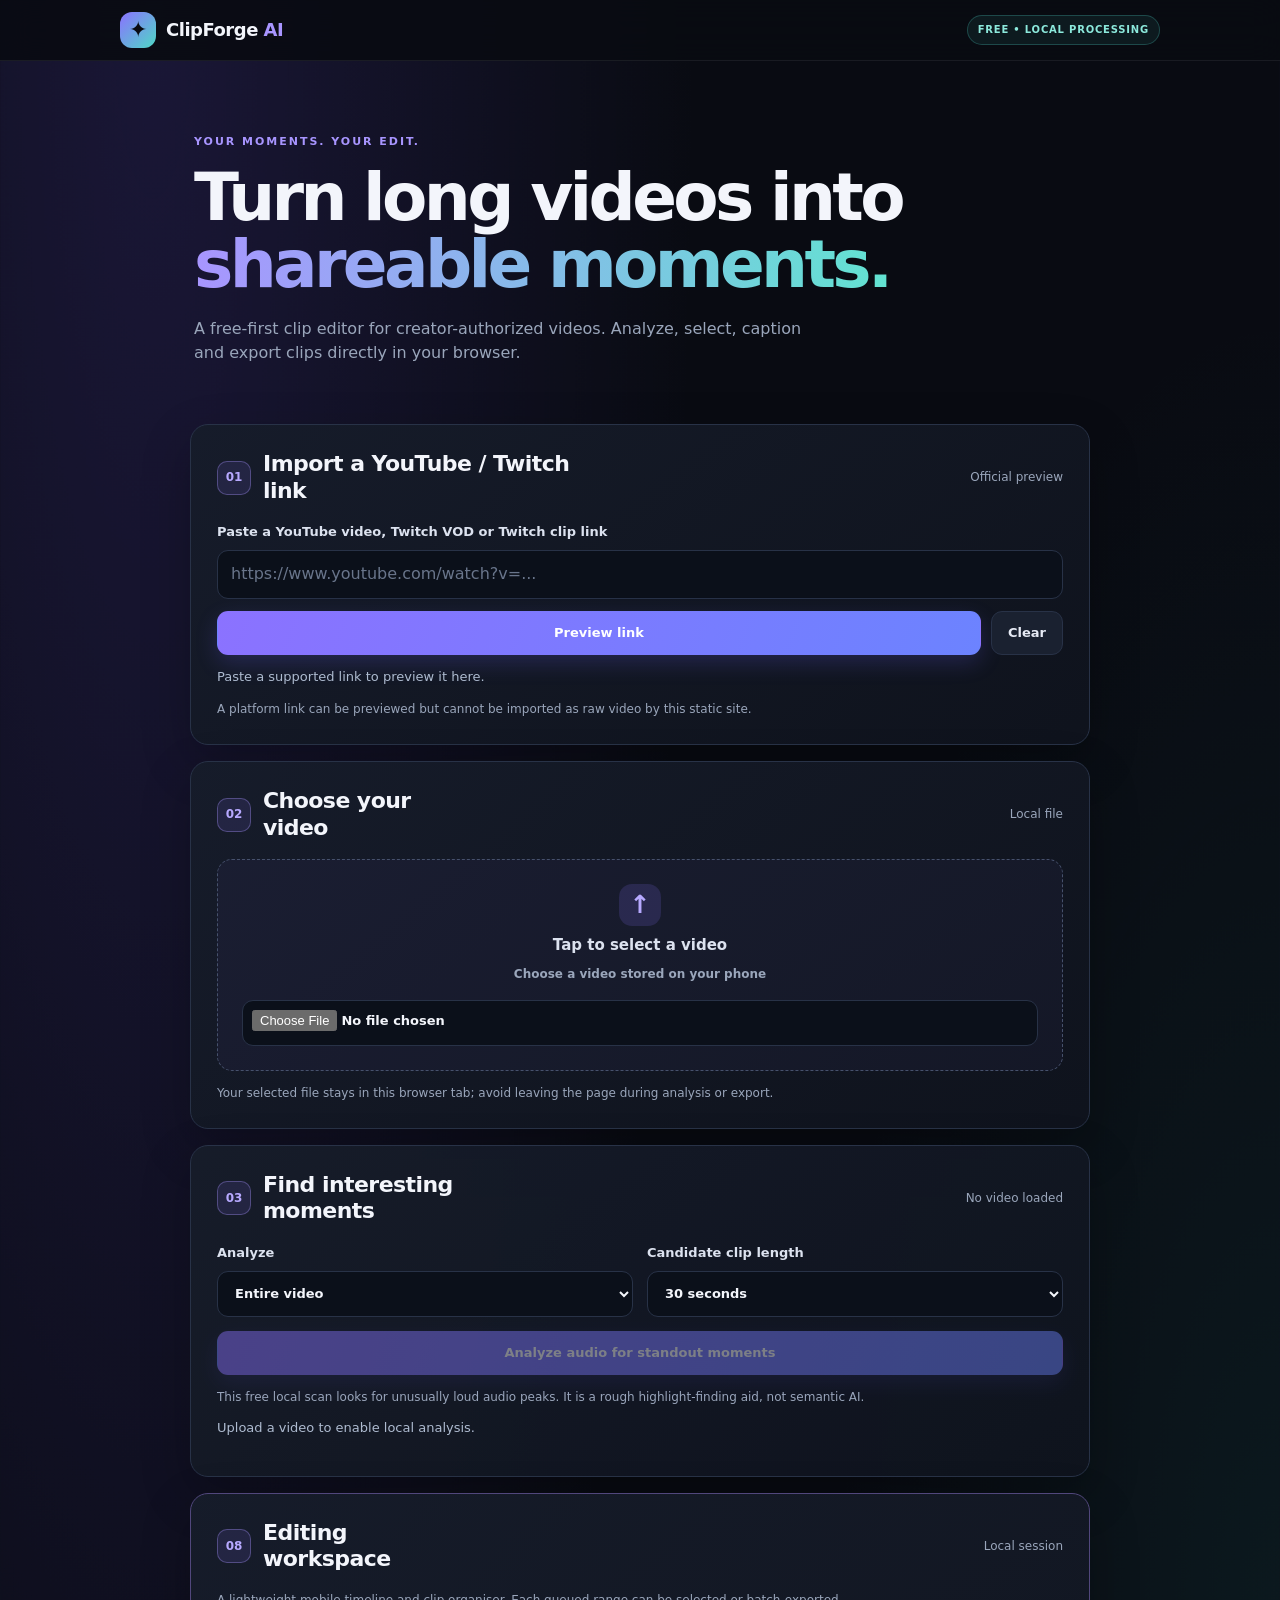
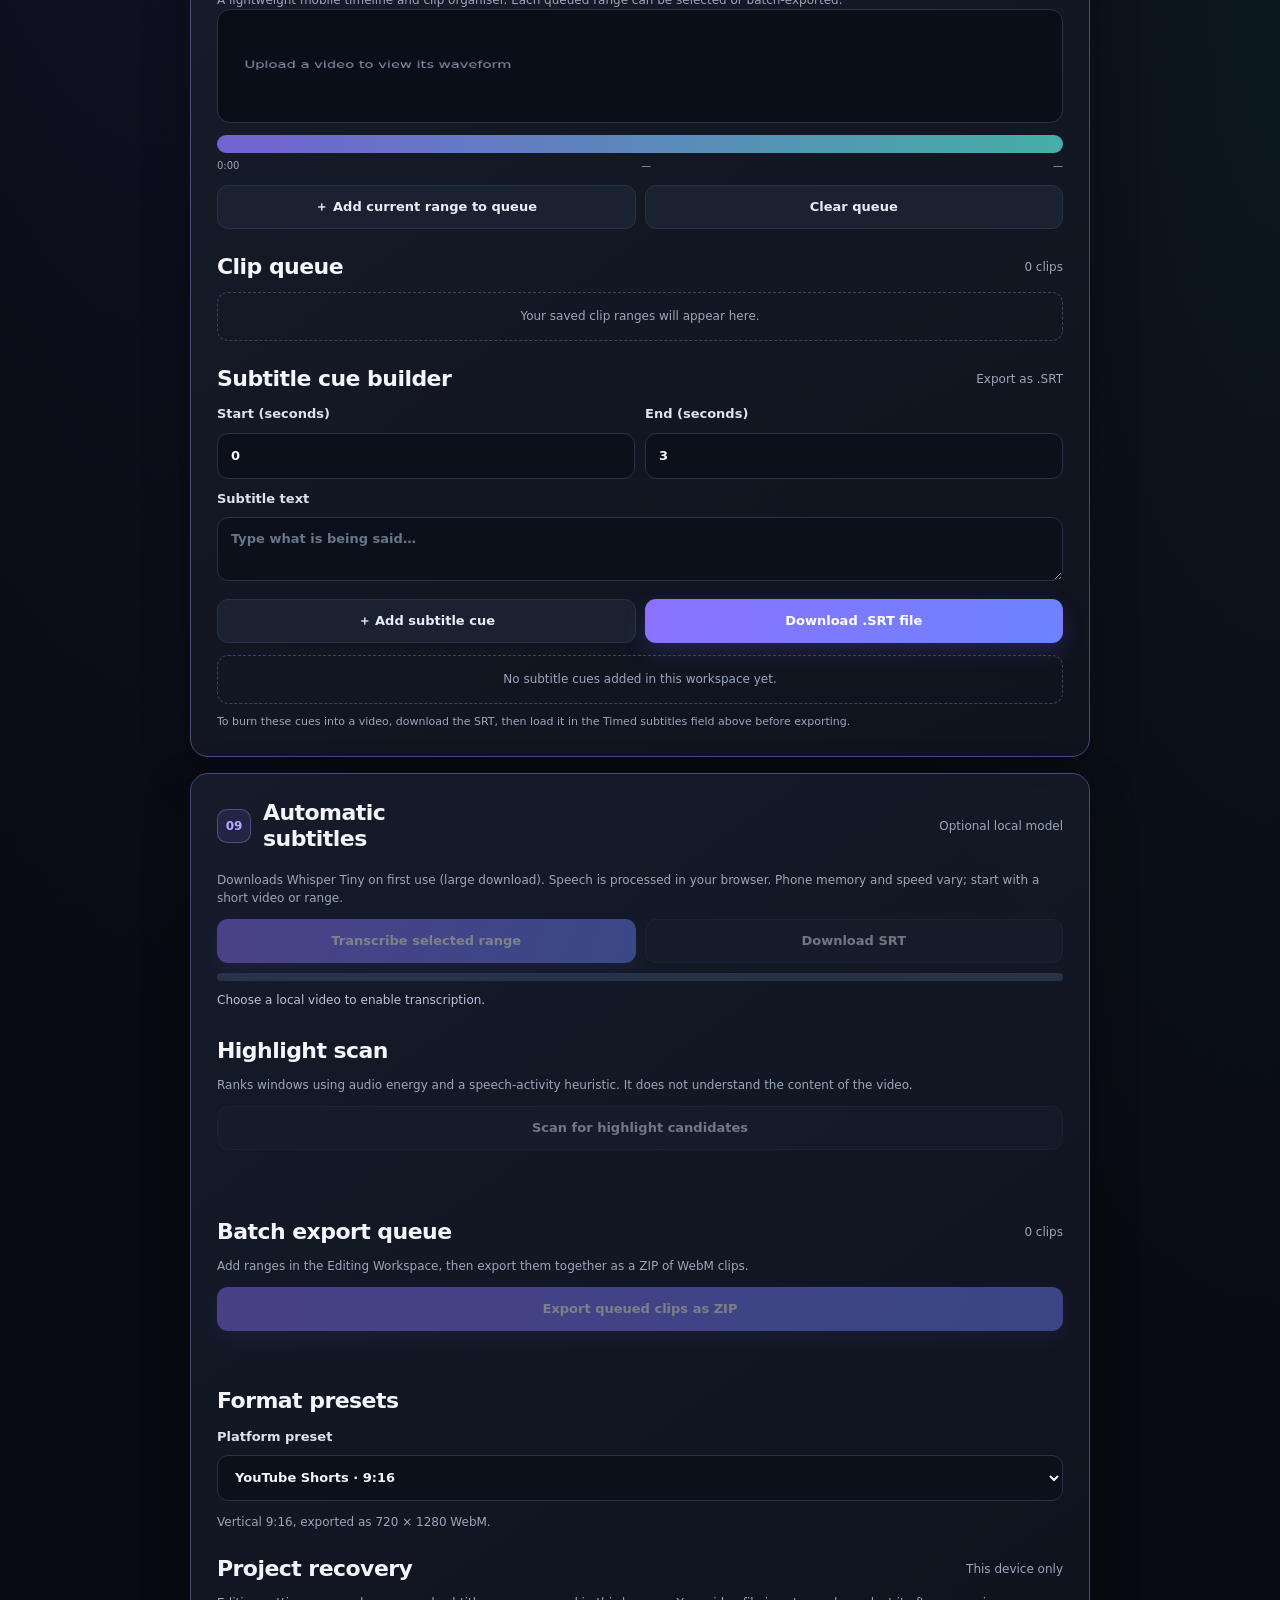
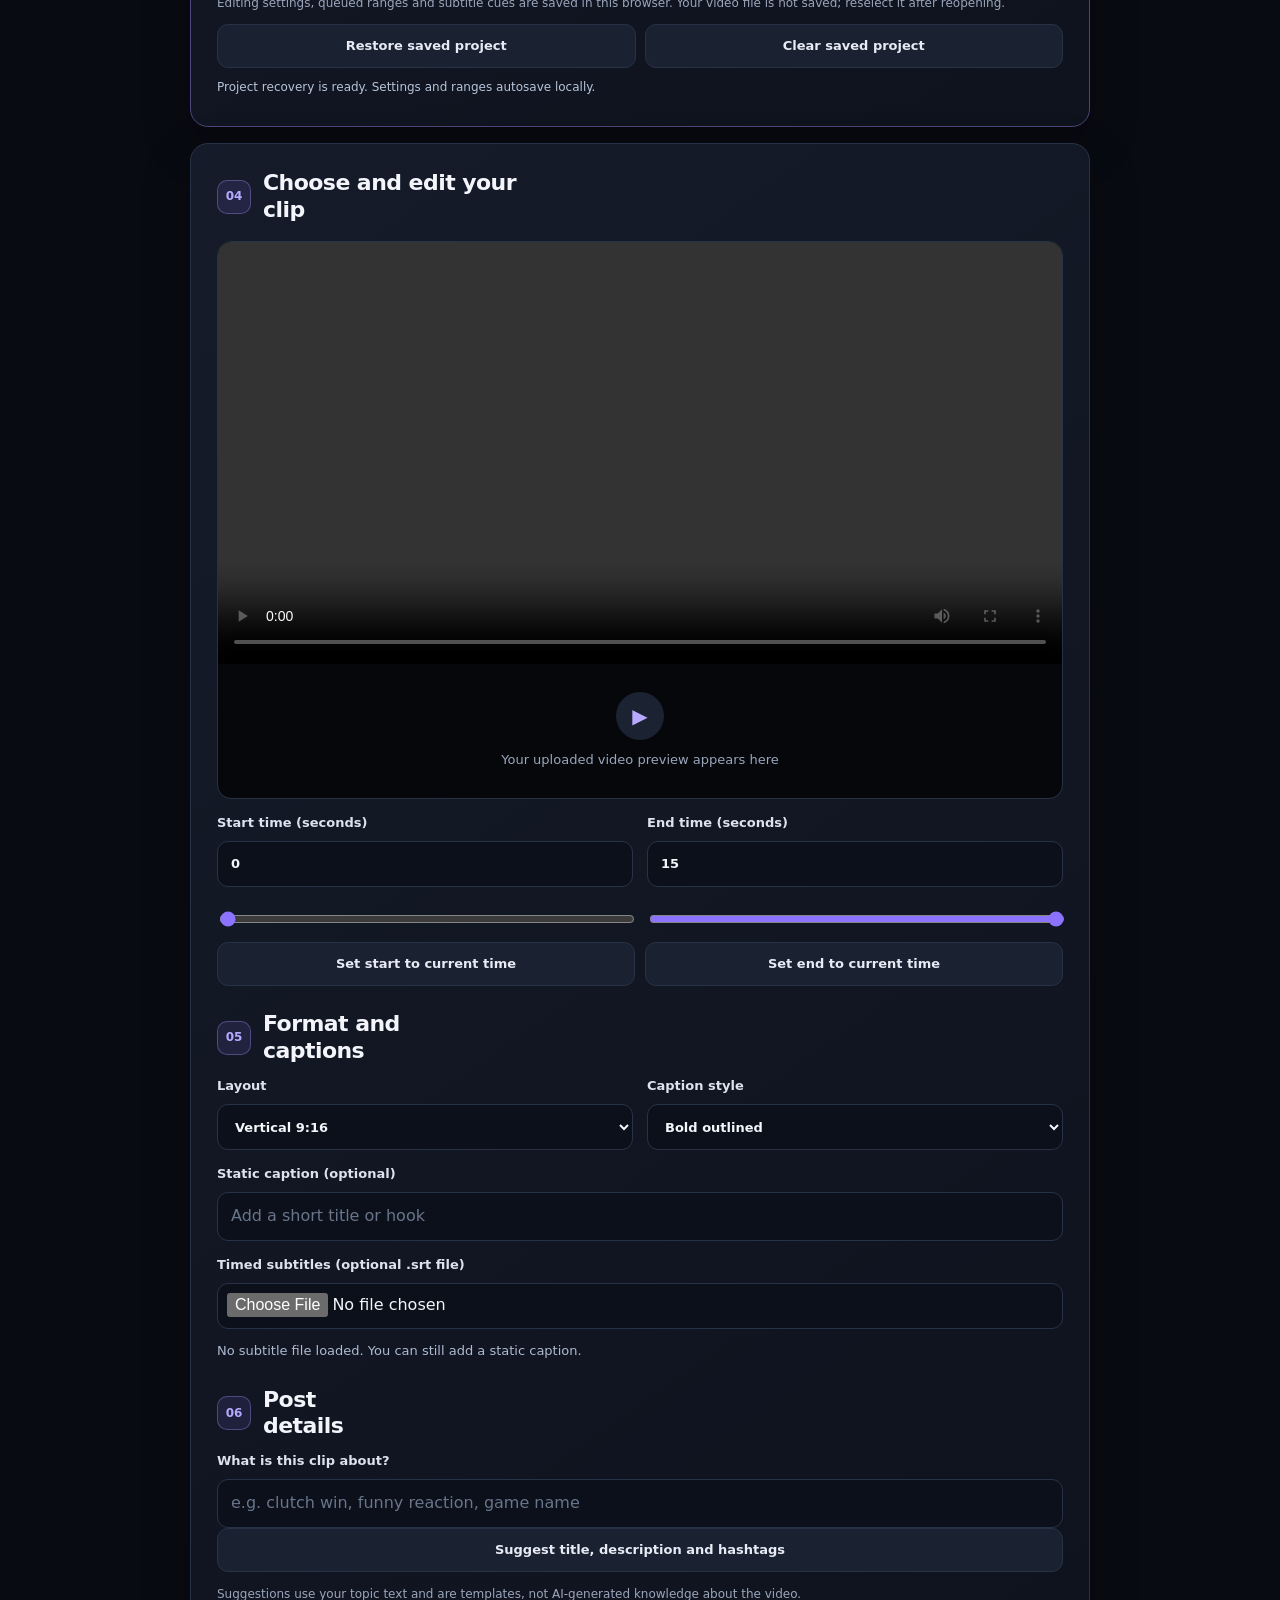
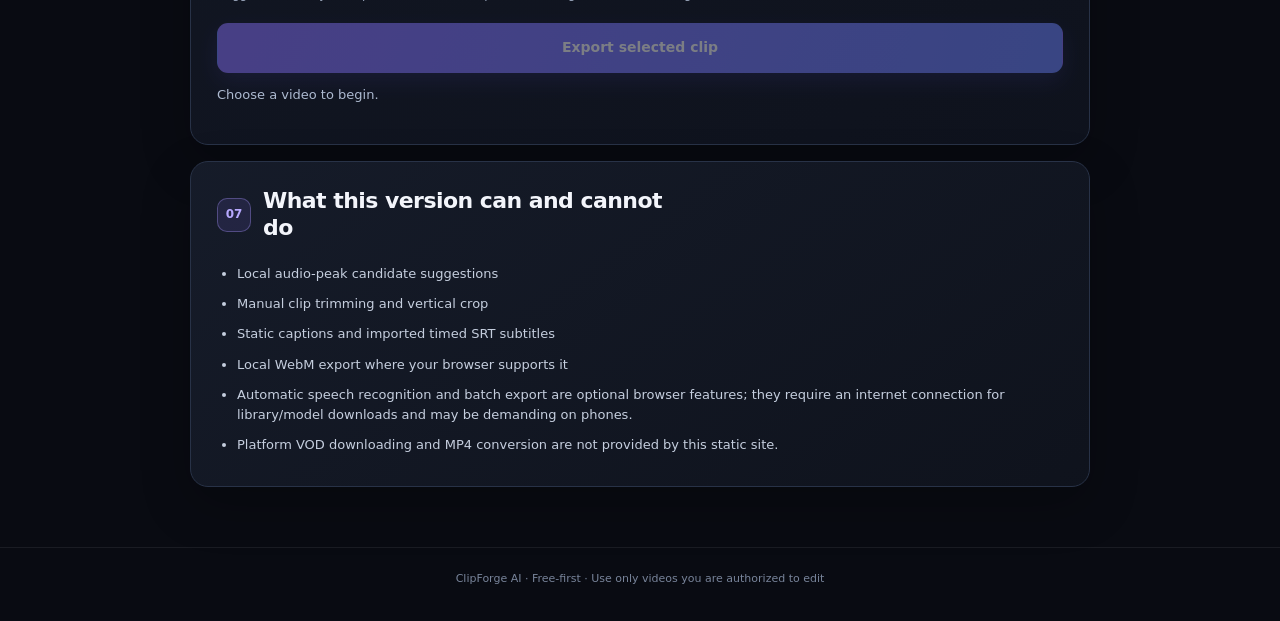
==== commit 48af85c2: "Add files via upload" ====
--- a/index.html
+++ b/index.html
@@ -3,7 +3,8 @@
 <head>
 <meta charset="utf-8"><meta name="viewport" content="width=device-width,initial-scale=1,viewport-fit=cover">
 <meta name="theme-color" content="#090b12"><title>ClipForge AI — Free VOD Clipper</title>
-<link rel="stylesheet" href="style.css?v=5">
+<link rel="stylesheet" href="style.css?v=6">
+<link rel="stylesheet" href="batch3.css?v=2">
 </head>
 <body>
 <header class="topbar"><div class="brand"><span class="logo">✦</span><span>ClipForge <b>AI</b></span></div><span class="free-pill">FREE • LOCAL PROCESSING</span></header>
@@ -43,7 +44,7 @@
 <p class="notice">Suggestions use your topic text and are templates, not AI-generated knowledge about the video.</p>
 <button class="primary full export-button" id="exportBtn" disabled>Export selected clip</button><p id="status" class="status" aria-live="polite">Choose a video to begin.</p><a id="downloadLink" class="download hidden" download="clipforge-clip.webm">Download your clip (WebM)</a>
 </section>
-<section class="panel roadmap"><div class="section-head"><div><span class="step">07</span><h2>What this version can and cannot do</h2></div></div><ul><li>Local audio-peak candidate suggestions</li><li>Manual clip trimming and vertical crop</li><li>Static captions and imported timed SRT subtitles</li><li>Local WebM export where your browser supports it</li><li>Platform VOD downloading, semantic AI analysis, automatic speech recognition and MP4 conversion require additional services or native processing tools.</li></ul></section>
+<section class="panel roadmap"><div class="section-head"><div><span class="step">07</span><h2>What this version can and cannot do</h2></div></div><ul><li>Local audio-peak candidate suggestions</li><li>Manual clip trimming and vertical crop</li><li>Static captions and imported timed SRT subtitles</li><li>Local WebM export where your browser supports it</li><li>Automatic speech recognition and batch export are optional browser features; they require an internet connection for library/model downloads and may be demanding on phones.</li><li>Platform VOD downloading and MP4 conversion are not provided by this static site.</li></ul></section>
 </main><footer>ClipForge AI · Free-first · Use only videos you are authorized to edit</footer>
-<script src="link-import.js"></script><script src="app.js"></script><script src="editor-workspace.js"></script>
-</body></html>
+<script src="link-import.js"></script><script src="app.js"></script><script src="editor-workspace.js"></script><script src="batch3.js?v=2"></script>
+</body></html>
--- a/batch3.css
+++ b/batch3.css
@@ -0,0 +1 @@
+.batch3-panel{border-color:#4b4779}.b3-note{font-size:12px;color:#9aa6bb;line-height:1.5}.b3-actions{display:flex;flex-wrap:wrap;gap:9px;margin-top:12px}.b3-actions button{flex:1 1 140px}.b3-progress{height:8px;overflow:hidden;border-radius:99px;background:#273147;margin:10px 0}.b3-progress>i{display:block;width:0;height:100%;background:linear-gradient(90deg,#8b72ff,#4ed8c5);transition:width .2s}.b3-status{min-height:22px;color:#b7c4d8;font-size:12px;margin-top:10px}.b3-list{display:grid;gap:8px;margin-top:12px}.b3-result{display:grid;gap:4px;padding:12px;border:1px solid #283247;border-radius:12px;background:#0b101a}.b3-result strong{font-size:13px}.b3-result small{display:block;color:#9aa6bb;margin:3px 0 8px}.b3-result button{justify-self:start}@media(max-width:560px){.b3-actions{flex-direction:column}}
